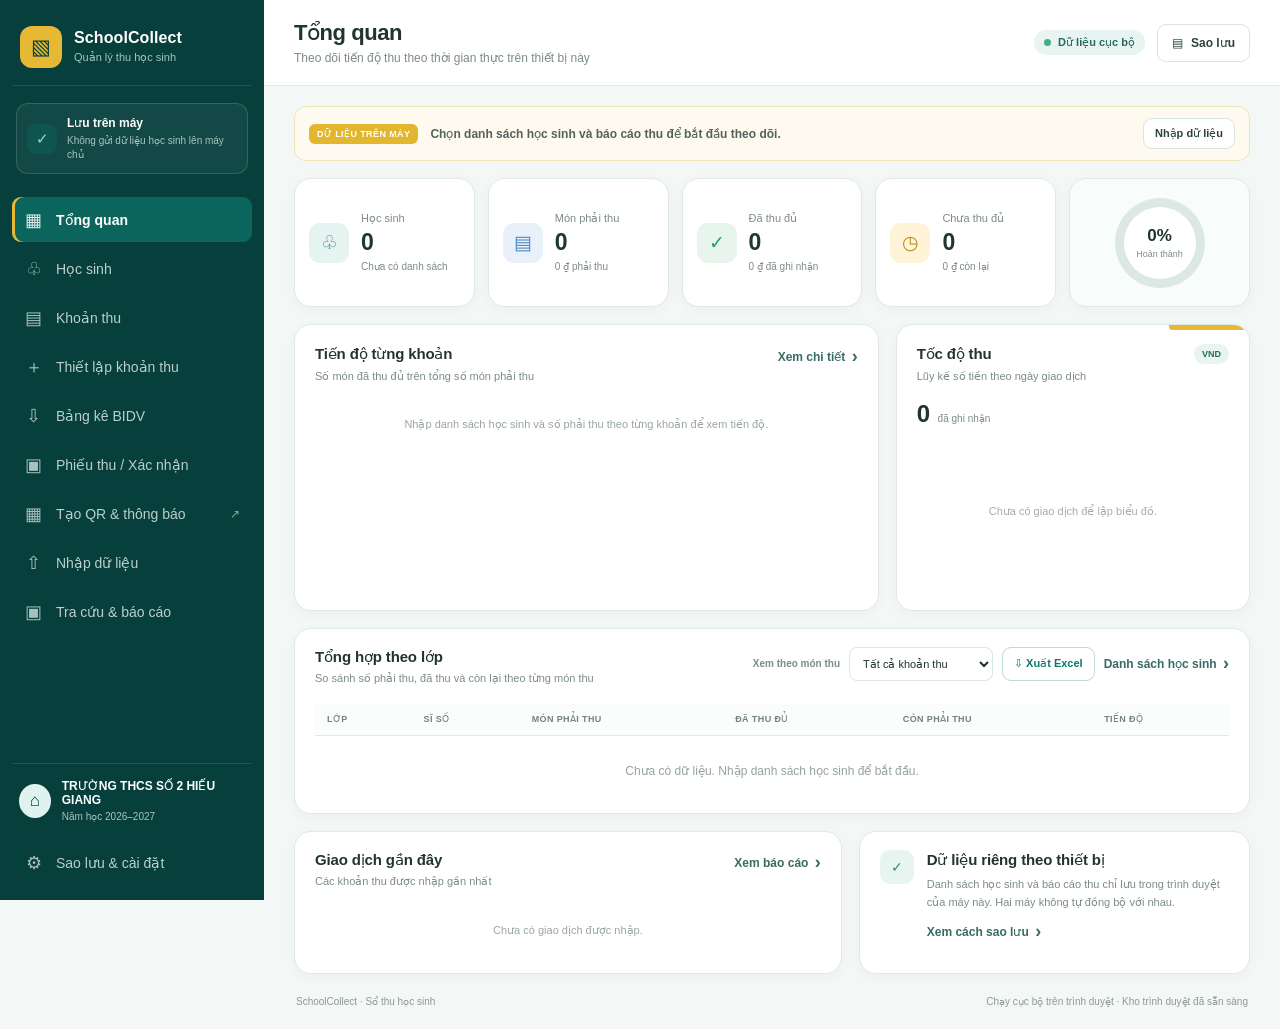
==== index.html @ bc64a417 "Buộc tải tính năng xuất tất cả khoản thu" ====
<!doctype html>
<html lang="vi">
<head>
  <meta charset="utf-8">
  <meta name="viewport" content="width=device-width, initial-scale=1">
  <meta name="theme-color" content="#063f3b">
  <meta name="description" content="Quản lý và đối soát từng khoản thu học sinh. Dữ liệu được lưu cục bộ trên thiết bị đang sử dụng.">
  <meta http-equiv="Content-Security-Policy" content="default-src 'self'; script-src 'self'; connect-src 'self'; object-src 'none'; base-uri 'self'; img-src 'self' data:; style-src 'self' 'unsafe-inline'; worker-src 'self'; manifest-src 'self'; form-action 'self'">
  <link rel="manifest" href="manifest.json">
  <link rel="stylesheet" href="styles.css?v=20261008j">
  <title>Trường THCS Số 2 Hiếu Giang · Quản lý thu học sinh</title>
</head>
<body>
  <div class="app-shell">
    <aside class="sidebar" id="sidebar">
      <div class="brand">
        <div class="brand-mark" aria-hidden="true">▧</div>
        <div><strong>SchoolCollect</strong><small>Quản lý thu học sinh</small></div>
      </div>
      <div class="local-pill"><span class="shield-icon" aria-hidden="true">✓</span><div><strong>Lưu trên máy</strong><small>Không gửi dữ liệu học sinh lên máy chủ</small></div></div>
      <nav class="nav" aria-label="Điều hướng chính">
        <button class="nav-item active" data-page="dashboard"><span class="nav-icon">▦</span>Tổng quan</button>
        <button class="nav-item" data-page="students"><span class="nav-icon">♧</span>Học sinh</button>
        <button class="nav-item" data-page="fees"><span class="nav-icon">▤</span>Khoản thu</button>
        <button class="nav-item" data-page="fee-setup"><span class="nav-icon">＋</span>Thiết lập khoản thu</button>
        <button class="nav-item" data-page="bidv-export"><span class="nav-icon">⇩</span>Bảng kê BIDV</button>
        <button class="nav-item" data-page="receipts"><span class="nav-icon">▣</span>Phiếu thu / Xác nhận</button>
        <a class="nav-item qr-external-link" href="https://anhvt777.github.io/bidvqrgen/" target="_blank" rel="noopener noreferrer" aria-label="Mở công cụ tạo QR và thông báo nộp tiền trong tab mới"><span class="nav-icon">▦</span>Tạo QR & thông báo <span class="external-link-mark" aria-hidden="true">↗</span></a>
        <button class="nav-item" data-page="imports"><span class="nav-icon">⇧</span>Nhập dữ liệu</button>
        <button class="nav-item" data-page="history"><span class="nav-icon">▣</span>Tra cứu & báo cáo</button>
      </nav>
      <div class="sidebar-bottom">
        <div class="school-chip"><span class="school-symbol">⌂</span><div><strong>TRƯỜNG THCS SỐ 2 HIẾU GIANG</strong><small>Năm học 2026–2027</small></div></div>
        <button class="nav-item" data-page="settings"><span class="nav-icon">⚙</span>Sao lưu & cài đặt</button>
      </div>
    </aside>

    <main class="main-area">
      <header class="topbar">
        <button class="mobile-menu" id="menuToggle" aria-label="Mở menu">☰</button>
        <div><div class="page-title" id="topTitle">Tổng quan</div><div class="page-subtitle" id="topSubtitle">Theo dõi tiến độ thu theo thời gian thực trên thiết bị này</div></div>
        <div class="top-actions"><span class="local-tag"><i></i>Dữ liệu cục bộ</span><button class="button button-outline backup-top" id="backupButtonTop"><span>▤</span> Sao lưu</button></div>
      </header>

      <section class="page active" id="page-dashboard">
        <div class="notice notice-sample" id="dataNotice"><span class="sample-label">DỮ LIỆU TRÊN MÁY</span><strong id="dataNoticeText">Chọn danh sách học sinh và báo cáo thu để bắt đầu theo dõi.</strong><button class="button button-small button-outline" data-go="imports">Nhập dữ liệu</button></div>
        <div class="stats-grid">
          <article class="stat-card"><div class="stat-icon mint">♧</div><div><span class="stat-label">Học sinh</span><strong class="stat-value" id="statStudents">0</strong><small class="stat-hint" id="statClasses">Chưa có danh sách</small></div></article>
          <article class="stat-card"><div class="stat-icon blue">▤</div><div><span class="stat-label">Món phải thu</span><strong class="stat-value" id="statFeeItems">0</strong><small class="stat-hint" id="statDueAmount">0 ₫ phải thu</small></div></article>
          <article class="stat-card"><div class="stat-icon green">✓</div><div><span class="stat-label">Đã thu đủ</span><strong class="stat-value" id="statPaidItems">0</strong><small class="stat-hint" id="statPaidAmount">0 ₫ đã ghi nhận</small></div></article>
          <article class="stat-card"><div class="stat-icon amber">◷</div><div><span class="stat-label">Chưa thu đủ</span><strong class="stat-value" id="statUnpaidItems">0</strong><small class="stat-hint" id="statRemainAmount">0 ₫ còn lại</small></div></article>
          <article class="stat-card completion-card"><div class="completion-ring" id="completionRing"><div><strong id="completionPercent">0%</strong><small>Hoàn thành</small></div></div></article>
        </div>

        <div class="dashboard-grid">
          <article class="panel fee-progress-panel">
            <div class="panel-header"><div><h2>Tiến độ từng khoản</h2><p>Số món đã thu đủ trên tổng số món phải thu</p></div><button class="text-button" data-go="fees">Xem chi tiết <span>›</span></button></div>
            <div class="fee-progress-list" id="feeProgressList"><div class="empty-inline">Nhập danh sách học sinh để xem tiến độ từng khoản thu.</div></div>
          </article>
          <article class="panel collection-speed-panel">
            <div class="panel-header"><div><h2>Tốc độ thu</h2><p>Lũy kế số tiền theo ngày giao dịch</p></div><span class="mini-tag">VND</span></div>
            <div class="speed-total"><strong id="chartTotal">0</strong><span>đã ghi nhận</span></div>
            <div class="chart-wrap" id="collectionChart"><div class="chart-empty">Chưa có giao dịch để lập biểu đồ.</div></div>
          </article>
        </div>

        <article class="panel table-panel class-summary-panel">
          <div class="panel-header class-summary-header"><div><h2>Tổng hợp theo lớp</h2><p>So sánh số phải thu, đã thu và còn lại theo từng món thu</p></div><div class="class-summary-actions"><label for="classFeeFilter">Xem theo món thu</label><select id="classFeeFilter"><option value="all">Tất cả khoản thu</option><option value="mandatory">BH thân thể (BHTT)</option><option value="insurance">Bảo hiểm y tế (BHYT)</option><option value="service">Dịch vụ khác</option></select><button class="button button-outline button-small export-class-report" id="exportClassFeeReport">⇩ Xuất Excel</button><button class="text-button" data-go="students">Danh sách học sinh <span>›</span></button></div></div>
          <div class="table-wrap"><table><thead><tr><th>LỚP</th><th>SĨ SỐ</th><th>MÓN PHẢI THU</th><th>ĐÃ THU ĐỦ</th><th>CÒN PHẢI THU</th><th>TIẾN ĐỘ</th></tr></thead><tbody id="classTable"><tr><td colspan="6" class="empty-cell">Chưa có dữ liệu. Nhập danh sách học sinh để bắt đầu.</td></tr></tbody></table></div>
        </article>
        <div class="bottom-grid">
          <article class="panel"><div class="panel-header"><div><h2>Giao dịch gần đây</h2><p>Các khoản thu được nhập gần nhất</p></div><button class="text-button" data-go="imports">Xem báo cáo <span>›</span></button></div><div class="recent-list" id="recentTransactions"><div class="empty-inline">Chưa có giao dịch được nhập.</div></div></article>
          <article class="panel privacy-card"><div class="privacy-mark">✓</div><div><h2>Dữ liệu riêng theo thiết bị</h2><p>Danh sách học sinh và báo cáo thu chỉ lưu trong trình duyệt của máy này. Hai máy không tự đồng bộ với nhau.</p><button class="text-button" data-go="settings">Xem cách sao lưu <span>›</span></button></div></article>
        </div>
      </section>

      <section class="page" id="page-students">
        <div class="page-heading"><div><span class="eyebrow">DANH SÁCH GỐC</span><h1>Học sinh</h1><p>Quản lý hồ sơ học sinh và toàn bộ các khoản phải thu đã phân giao.</p></div><button class="button button-primary" id="studentImportButton">⇧ Tải file học sinh</button></div>
        <div class="toolbar"><div class="search-box"><span>⌕</span><input id="studentSearch" type="search" placeholder="Tìm theo tên, mã học sinh, Mã số CĐ, lớp..."></div><div class="toolbar-right"><span id="studentCountLabel">0 học sinh</span><button class="button button-outline" id="exportStudents">↓ Xuất danh sách</button></div></div>
        <div class="student-warning-panel" id="studentWarningPanel" hidden><div><strong id="studentWarningTitle">Có hồ sơ cần bổ sung</strong><p id="studentWarningText"></p></div><button class="button button-outline button-small" id="showIncompleteStudents">Xem hồ sơ cần bổ sung</button></div>
        <article class="panel table-panel"><div class="table-wrap"><table class="student-master-table"><thead><tr><th>MÃ HS THEO LỚP</th><th>HỌ VÀ TÊN</th><th>LỚP</th><th>GIỚI TÍNH</th><th>NGÀY SINH</th><th>PHÂN LOẠI / GHI CHÚ</th><th>MÓN PHẢI THU</th><th>PHẢI THU</th><th>ĐÃ THU</th><th>CÒN LẠI</th><th></th></tr></thead><tbody id="studentsTable"><tr><td colspan="11" class="empty-cell">Chưa có học sinh. Hãy tải file danh sách gốc của trường.</td></tr></tbody></table></div></article>
        <p class="table-note">Web chỉ hiển thị các trường có trong file của THCS Số 2 Hiếu Giang, cộng với mã HS theo lớp do hệ thống tạo. Không tự suy đoán phụ huynh, điện thoại, CCCD hoặc các trường không có trong file. BHYT/BHTT được đọc trực tiếp thành khoản phải thu.</p>
      </section>

      <section class="page" id="page-fee-setup">
        <div class="page-heading"><div><span class="eyebrow">CẤU HÌNH THU</span><h1>Thiết lập khoản thu</h1><p>Tạo khoản thu một lần, sau đó phân giao cho toàn trường, theo khối, theo lớp hoặc từng học sinh.</p></div><button class="button button-outline" id="newFeeButton">＋ Khoản thu mới</button></div>
        <div class="fee-setup-layout">
          <article class="panel fee-builder">
            <div class="panel-header"><div><h2 id="feeBuilderTitle">Tạo khoản thu</h2><p>Mã khoản và mã khách hàng sau khi phát hành nên được giữ ổn định để đối soát ngân hàng.</p></div><span class="mini-tag">Lưu cục bộ</span></div>
            <input type="hidden" id="feeEditingId">
            <div class="fee-form-grid">
              <label class="qr-field"><span>Tên khoản thu</span><input id="feeName" maxlength="80" placeholder="Ví dụ: Bảo hiểm thân thể"></label>
              <label class="qr-field"><span>Mã khoản</span><input id="feeCode" maxlength="12" placeholder="Ví dụ: BHTT"></label>
              <label class="qr-field"><span>Ký hiệu khoản thu (2 ký tự)</span><input id="feeShortCode" maxlength="2" list="feeShortCodeOptions" placeholder="TT"><datalist id="feeShortCodeOptions"><option value="YT">Bảo hiểm y tế</option><option value="TT">Bảo hiểm thân thể</option><option value="DV">Dịch vụ</option><option value="KH">Khoản khác</option></datalist></label>
              <label class="qr-field"><span>Số tiền / học sinh</span><input id="feeAmount" inputmode="numeric" placeholder="Ví dụ: 150000"></label>
              <label class="qr-field"><span>Nhóm khoản</span><select id="feeCategory"><option value="service">Khoản thu / dịch vụ khác</option><option value="insurance">Bảo hiểm y tế (BHYT)</option><option value="mandatory">Bảo hiểm thân thể (BHTT)</option><option value="other">Khoản khác</option></select></label>
              <label class="qr-field"><span>Tiền tố mã KH</span><input id="feePrefix" maxlength="8" value="HG2" placeholder="HG2"></label>
              <label class="qr-field"><span>Phạm vi phân giao</span><select id="feeScope"><option value="all">Toàn trường</option><option value="grade">Theo khối</option><option value="class">Theo lớp</option><option value="student">Chọn học sinh</option></select></label>
            </div>
            <div class="fee-target-block">
              <div class="fee-target-head"><strong>Đối tượng áp dụng</strong><span id="feeTargetSummary">Toàn bộ học sinh hiện có</span></div>
              <select id="feeTargets" multiple size="7" aria-label="Chọn đối tượng phân giao"></select>
              <small>Giữ Ctrl/Cmd để chọn nhiều khối, lớp hoặc học sinh. Với “Toàn trường” không cần chọn.</small>
            </div>
            <div class="fee-code-preview"><span>Mẫu mã khách hàng</span><strong id="feeCodePreview">Mã HS theo lớp + ký hiệu 2 ký tự</strong><small id="feeCodePreviewExample">Ví dụ sẽ hiển thị sau khi có danh sách học sinh.</small></div>
            <div class="fee-builder-actions"><button class="button button-outline" id="cancelFeeEdit" hidden>Hủy</button><button class="button button-primary" id="saveFeeAssignment">Tạo & phân giao</button></div>
          </article>
          <article class="panel fee-catalog-panel">
            <div class="panel-header"><div><h2>Danh mục khoản thu</h2><p>Các khoản đã tạo và số học sinh đang được phân giao.</p></div><span class="mini-tag" id="feeCatalogCount">0 khoản</span></div>
            <div class="fee-catalog-list" id="feeCatalogList"><div class="empty-inline">Chưa có khoản thu. Tạo khoản đầu tiên ở biểu mẫu bên trái.</div></div>
          </article>
        </div>

      </section>

      <section class="page" id="page-bidv-export">
        <div class="page-heading"><div><span class="eyebrow">BẢNG KÊ NGÂN HÀNG</span><h1>Bảng kê BIDV</h1><p>Tạo mã khách hàng duy nhất theo từng học sinh + món thu và xuất XLSX đúng cấu trúc nhập chương trình thu hộ.</p></div></div>
        <article class="panel bidv-export-panel">
          <div class="panel-header"><div><span class="eyebrow">BẢNG KÊ BIDV</span><h2>Xuất bảng kê thu hộ</h2><p>Xuất đúng cấu trúc 16 cột của mẫu BIDV để nhập chương trình tạo bảng kê thu hộ. Mỗi món thu của từng học sinh có một Mã khách hàng duy nhất.</p></div><span class="mini-tag">XLSX</span></div>
          <div class="fee-form-grid">
            <label class="qr-field"><span>Khoản thu cần xuất</span><select id="bidvExportFee"><option value="">— Chọn khoản thu —</option></select></label>
            <label class="qr-field"><span>Phạm vi</span><select id="bidvExportScope"><option value="all">Toàn bộ học sinh được phân giao</option><option value="grade">Theo khối</option><option value="class">Theo lớp</option></select></label>
            <label class="qr-field"><span>Đối tượng</span><select id="bidvExportTarget"><option value="all">Tất cả</option></select></label>
            <label class="qr-field"><span>Kỳ hóa đơn</span><input id="bidvBillPeriod" maxlength="20" value="2026" placeholder="Ví dụ: 2026"></label>
            <label class="qr-field"><span>Tiền tố</span><input id="bidvCustomerPrefix" maxlength="8" value="HG2" placeholder="HG2"></label>
            <label class="qr-field"><span>Cấu trúc Mã khách hàng</span><input id="bidvCustomerTemplate" maxlength="80" value="{PREFIX}{YY}{CLASS}{SEQ}{FEE}" placeholder="{PREFIX}{YY}{CLASS}{SEQ}{FEE}"></label>
          </div>
          <div class="mapping-note"><span class="note-icon">i</span><div><strong>Các biến có thể dùng:</strong><p><code>{PREFIX}</code> tiền tố · <code>{YY}</code>/<code>{YYYY}</code> năm · <code>{CLASS}</code> lớp · <code>{SEQ}</code> số thứ tự 01–99 · <code>{HS}</code> mã HS theo lớp · <code>{BASE}</code> mã HS gốc · <code>{CD}</code> Mã số CĐ · <code>{FEE}</code> mã khoản. File BIDV dùng tài khoản định danh nên mã xuất ra chỉ gồm chữ không dấu và số.</p></div></div>
          <div class="fee-code-preview"><span>Xem trước Mã khách hàng</span><strong id="bidvCustomerPreview">HG2267C201BHTT</strong><small id="bidvCustomerPreviewText">Khuyến nghị: HG2 + năm 2 số + lớp + STT 2 số + mã khoản.</small></div>
          <label class="check-row"><input type="checkbox" id="bidvOnlyUnpaid" checked><span>Chỉ xuất các khoản chưa thu</span></label>
          <div class="fee-builder-actions"><button class="button button-outline" id="bidvValidateExport">Kiểm tra mã</button><button class="button button-primary" id="bidvExportXlsx">↓ Xuất XLSX BIDV</button></div>
          <div class="last-import" id="bidvExportStatus">Chưa kiểm tra dữ liệu xuất.</div>
        </article>

        <article class="panel bidv-export-panel qr-file-export-panel">
          <div class="panel-header"><div><span class="eyebrow">FILE TẠO QR ĐỊNH DANH</span><h2>Xuất bảng kê tạo QR</h2><p>Xuất đúng 11 cột theo file mẫu Test 6E.xlsx. BIDV và BankBin 970418 được tự điền cố định; người dùng chỉ chọn phạm vi và món thu cần xuất.</p></div><span class="mini-tag">XLSX · QR</span></div>
          <div class="fee-form-grid">
            <label class="qr-field"><span>Phạm vi xuất</span><select id="qrFileScope"><option value="all">Toàn bộ danh sách trường</option><option value="class">Theo lớp</option><option value="student">Theo học sinh</option></select></label>
            <label class="qr-field"><span>Đối tượng</span><select id="qrFileTarget"><option value="all">Tất cả</option></select></label>
            <label class="qr-field"><span>Món thu</span><select id="qrFileFee"><option value="all">Tất cả món thu</option></select></label>
            <label class="qr-field"><span>Mã đầu định danh</span><input id="qrFilePrefix" maxlength="30" value="V6" placeholder="Ví dụ: V6"></label>
            <label class="qr-field"><span>Mã học sinh dùng trong AccountNumber</span><select id="qrFileStudentCodeMode"><option value="base">Mã HS gốc ổn định (khuyến nghị)</option><option value="class">Mã HS theo lớp</option></select></label>
            <label class="qr-field"><span>Kỳ thu</span><input id="qrFilePeriod" maxlength="30" value="2026" placeholder="Ví dụ: 2026 hoặc HK1 2026"></label>
          </div>
          <div class="mapping-note"><span class="note-icon">i</span><div><strong>Cấu trúc file QR:</strong><p><code>AccountNumber</code> = Mã đầu định danh + Mã học sinh + ký hiệu khoản 2 ký tự. <code>AccountName</code> = Họ tên học sinh + lớp. <code>Remark</code> = AccountName + NOP + Tên khoản thu + kỳ thu. AccountNumber, AccountName và Remark được tự bỏ dấu/ký tự đặc biệt để tránh lỗi khi tạo QR.</p></div></div>
          <div class="fee-code-preview"><span>Xem trước</span><strong id="qrFileAccountPreview">—</strong><small id="qrFileRemarkPreview">Chọn dữ liệu để xem AccountNumber và Remark mẫu.</small></div>
          <label class="check-row"><input type="checkbox" id="qrFileOnlyUnpaid" checked><span>Chỉ xuất các món chưa thu</span></label>
          <div class="fee-builder-actions"><button class="button button-outline" id="qrFileValidate">Kiểm tra file QR</button><button class="button button-primary" id="qrFileExport">↓ Xuất XLSX tạo QR</button></div>
          <div class="last-import" id="qrFileStatus">Chưa kiểm tra dữ liệu xuất.</div>
        </article>
      </section>

      <section class="page" id="page-fees">
        <div class="page-heading"><div><span class="eyebrow">CHI TIẾT THU</span><h1>Khoản thu</h1><p>Xem riêng BHYT, BHTT và các khoản dịch vụ khác.</p></div><button class="button button-primary" data-go="imports">⇧ Nhập báo cáo thu</button></div>
        <div class="fee-detail-grid" id="feeCategoryCards"><div class="panel empty-state">Nhập danh sách học sinh và báo cáo thu để xem chi tiết.</div></div>
        <article class="panel table-panel fee-breakdown-panel"><div class="panel-header"><div><h2>Chi tiết dịch vụ khác</h2><p>Tách theo nội dung thực tế như gửi xe, nước uống và dịch vụ khác.</p></div><span class="mini-tag" id="serviceTxnCount">0 giao dịch</span></div><div class="table-wrap"><table><thead><tr><th>NỘI DUNG THU</th><th>SỐ GIAO DỊCH</th><th>SỐ HỌC SINH</th><th>SỐ TIỀN ĐÃ THU</th></tr></thead><tbody id="serviceBreakdownTable"><tr><td colspan="4" class="empty-cell">Chưa có giao dịch dịch vụ.</td></tr></tbody></table></div></article>
        <article class="panel table-panel"><div class="panel-header"><div><h2>Giao dịch theo khoản thu</h2><p>Danh sách chi tiết được nhập trên thiết bị này</p></div><div class="filter-pills"><span class="filter-pill">Tất cả <b id="allTxnCount">0</b></span><span class="filter-pill">Khớp <b id="matchedTxnCount">0</b></span><span class="filter-pill">Chưa khớp <b id="unmatchedTxnCount">0</b></span></div></div><div class="table-wrap"><table><thead><tr><th>NGÀY</th><th>MÃ GIAO DỊCH</th><th>KHOẢN THU</th><th>NỘI DUNG</th><th>MÃ HS / HỌC SINH</th><th>SỐ TIỀN</th><th>TRẠNG THÁI</th></tr></thead><tbody id="transactionsTable"><tr><td colspan="7" class="empty-cell">Chưa có báo cáo ngân hàng.</td></tr></tbody></table></div></article>
      </section>

      <section class="page" id="page-qr">
        <div class="page-heading"><div><span class="eyebrow">THANH TOÁN THEO TỪNG MÓN</span><h1>Tạo mã QR</h1><p>Tạo QR cho từng khoản còn phải thu của học sinh, tiền chuyển trực tiếp vào tài khoản trường.</p></div></div>
        <div class="qr-local-note"><span class="note-icon">✓</span><div><strong>Tạo và lưu ảnh ngay trên thiết bị này.</strong><p>Dữ liệu học sinh, số tiền và nội dung chuyển khoản không gửi tới dịch vụ tạo ảnh QR bên ngoài.</p></div></div>
        <div class="qr-layout">
          <article class="panel qr-config-card">
            <div class="panel-header"><div><h2>Tài khoản nhận tiền của trường</h2><p>Thông tin được lưu riêng trong trình duyệt của máy này.</p></div><span class="category-badge">Lưu cục bộ</span></div>
            <div class="qr-config-grid">
              <label class="qr-field"><span>Mã BIN ngân hàng</span><input id="qrBankBin" inputmode="numeric" maxlength="6" placeholder="Ví dụ: 970418"></label>
              <label class="qr-field"><span>Số tài khoản nhận</span><input id="qrAccountNumber" autocomplete="off" placeholder="Số tài khoản trường"></label>
              <label class="qr-field qr-field-wide"><span>Tên chủ tài khoản</span><input id="qrAccountName" autocomplete="organization" maxlength="25" placeholder="Tên chủ tài khoản, tối đa 25 ký tự"></label>
            </div>
            <div class="qr-config-actions"><span id="qrConfigStatus">Chưa thiết lập tài khoản nhận</span><button class="button button-outline" id="saveQrConfig">Lưu tài khoản</button></div>
            <p class="table-note">Hãy kiểm tra mã BIN, số tài khoản và tên người nhận với ngân hàng trước khi gửi QR cho phụ huynh.</p>
          </article>
          <article class="panel qr-create-card">
            <div class="panel-header"><div><h2>Chọn món cần tạo QR</h2><p>Mỗi QR gắn với một học sinh và một khoản thu.</p></div><span class="mini-tag" id="qrDueCount">0 món còn phải thu</span></div>
            <div class="qr-filter-grid">
              <label class="qr-field"><span>Khoản thu</span><select id="qrFeeFilter"><option value="all">Tất cả khoản thu</option><option value="insurance">Bảo hiểm y tế (BHYT)</option><option value="mandatory">Bảo hiểm thân thể (BHTT)</option><option value="service">Dịch vụ</option></select></label>
              <label class="qr-field"><span>Lớp</span><select id="qrClassFilter"><option value="all">Tất cả lớp</option></select></label>
              <label class="qr-field"><span>Danh sách</span><select id="qrStatusFilter"><option value="unpaid">Chỉ món chưa ghi nhận đã thu</option><option value="all">Tất cả món phải thu</option></select></label>
            </div>
            <div class="qr-create-actions"><span id="qrSelectionCount">Chưa có QR được tạo</span><button class="button button-primary" id="generateQrs">Tạo QR</button><button class="button button-outline" id="downloadQrs" hidden>↓ Tải ZIP</button></div>
          </article>
        </div>
        <div class="qr-preview-header"><div><h2>Ảnh QR theo học sinh</h2><p id="qrPreviewSummary">Chọn điều kiện rồi bấm “Tạo QR”.</p></div></div>
        <div class="qr-preview-grid" id="qrPreviewGrid"><div class="panel qr-empty-state">Nhập danh sách học sinh có chi tiết từng khoản phải thu để bắt đầu.</div></div>
      </section>

      <section class="page" id="page-notices">
        <div class="page-heading"><div><span class="eyebrow">GỬI PHỤ HUYNH</span><h1>Thông báo nộp tiền</h1><p>Tạo hàng loạt thông báo khoản thu có QR định danh để in A4 hoặc xuất ảnh gửi Zalo/phụ huynh.</p></div><span class="mini-tag">Tạo cục bộ</span></div>
        <div class="notice-tool-grid">
          <article class="panel notice-builder-card">
            <div class="panel-header"><div><h2>1. Chọn đối tượng & khoản thu</h2><p>Mỗi học sinh tạo một thông báo và một QR tổng cho các món được chọn.</p></div><span class="category-badge">BIDV QR</span></div>
            <div class="notice-form-grid">
              <label class="qr-field"><span>Lớp</span><select id="noticeClass"><option value="all">Tất cả lớp</option></select></label>
              <label class="qr-field"><span>Học sinh</span><select id="noticeStudent"><option value="all">Tất cả học sinh trong phạm vi</option></select></label>
              <label class="qr-field"><span>Hạn nộp</span><input id="noticeDeadline" type="date"></label>
              <label class="qr-field"><span>Trạng thái khoản</span><select id="noticeDueStatus"><option value="unpaid">Chỉ khoản chưa thu</option><option value="all">Tất cả khoản được phân giao</option></select></label>
              <label class="qr-field notice-fee-select"><span>Khoản cần thông báo</span><select id="noticeFees" multiple size="7"><option value="all" selected>Tất cả khoản phù hợp</option></select><small>Giữ Ctrl/Cmd để chọn nhiều khoản. Chọn “Tất cả” để lấy toàn bộ khoản phù hợp.</small></label>
              <label class="qr-field notice-message-field"><span>Lời nhắn cuối thông báo</span><textarea id="noticeMessage" rows="4" maxlength="260">Nếu phụ huynh đã thanh toán, vui lòng bỏ qua thông báo này.</textarea></label>
            </div>
            <div class="notice-summary-box"><div><span>Số học sinh</span><strong id="noticeStudentCount">0</strong></div><div><span>Số món</span><strong id="noticeItemCount">0</strong></div><div><span>Tổng cần thông báo</span><strong id="noticeAmountTotal">0 ₫</strong></div></div>
          </article>

          <article class="panel notice-output-card">
            <div class="panel-header"><div><h2>2. Kiểu đầu ra</h2><p>Hai mẫu dùng chung dữ liệu và QR thanh toán.</p></div></div>
            <div class="notice-template-options">
              <label class="notice-template-option selected"><input type="radio" name="noticeTemplate" value="a4" checked><div><strong>Mẫu A4 chuẩn</strong><span>Trang trọng, dễ in/PDF, mỗi học sinh một trang.</span></div><i>A4</i></label>
              <label class="notice-template-option"><input type="radio" name="noticeTemplate" value="mobile"><div><strong>Mẫu ảnh điện thoại</strong><span>Gọn, QR lớn, phù hợp gửi Zalo/Messenger.</span></div><i>9:16</i></label>
            </div>
            <div class="notice-output-actions">
              <button class="button button-outline" id="previewNotices">Xem trước</button>
              <button class="button button-primary" id="printNoticeA4">In / Lưu PDF A4</button>
              <button class="button button-primary" id="downloadNoticeImages">↓ Xuất ZIP ảnh PNG</button>
            </div>
            <div class="notice-export-note"><strong>QR thanh toán:</strong><span>QR được tạo ngay trên máy với số tiền tổng của các khoản đang chọn. Phần dưới QR hiển thị napas247 · BIDV · hoa mai vàng để phụ huynh dễ nhận biết kênh thanh toán.</span></div>
          </article>
        </div>

        <article class="panel notice-preview-panel">
          <div class="panel-header"><div><h2>Xem trước thông báo</h2><p id="noticePreviewSummary">Chọn dữ liệu rồi bấm “Xem trước”.</p></div><span class="mini-tag" id="noticeQrStatus">Chưa tạo QR</span></div>
          <div class="notice-preview-list" id="noticePreviewList"><div class="empty-inline">Chưa có thông báo được tạo.</div></div>
        </article>
        <div class="mapping-note"><span class="note-icon">i</span><div><strong>Dữ liệu riêng tư:</strong><p>Ảnh/PDF được tạo hoàn toàn trong trình duyệt. Danh sách học sinh và số tiền không được gửi lên dịch vụ tạo ảnh bên ngoài.</p></div></div>
      </section>

      <section class="page" id="page-receipts">
        <div class="page-heading"><div><span class="eyebrow">CHỨNG TỪ KHOẢN ĐÃ THU</span><h1>Phiếu thu / Xác nhận</h1><p>Phát hành chứng từ từ các món đã đối soát thành công. Chứng từ chuyển khoản mặc định là “Phiếu xác nhận thanh toán”.</p></div><button class="button button-outline" id="receiptConfigToggle">⚙ Thông tin chứng từ</button></div>

        <article class="panel receipt-config-card" id="receiptConfigCard">
          <div class="panel-header"><div><h2>Thông tin đơn vị & người ký</h2><p>Lưu cục bộ trên thiết bị, dùng để trình bày chứng từ in/PDF.</p></div><span class="mini-tag">Cấu hình</span></div>
          <div class="receipt-config-grid">
            <label class="qr-field"><span>Cơ quan chủ quản</span><input id="receiptParentUnit" value="UBND XÃ HIẾU GIANG" maxlength="100"></label>
            <label class="qr-field"><span>Tên đơn vị</span><input id="receiptSchoolName" value="TRƯỜNG THCS SỐ 2 HIẾU GIANG" maxlength="120"></label>
            <label class="qr-field qr-field-wide"><span>Địa chỉ</span><input id="receiptSchoolAddress" maxlength="160" placeholder="Địa chỉ của trường"></label>
            <label class="qr-field"><span>Mã đơn vị / MST (nếu dùng)</span><input id="receiptUnitCode" maxlength="40" placeholder="Không bắt buộc"></label>
            <label class="qr-field"><span>Tiền tố xác nhận chuyển khoản</span><input id="receiptTransferPrefix" value="XN" maxlength="6" placeholder="XN"></label>
            <label class="qr-field"><span>Tiền tố phiếu thu tiền mặt</span><input id="receiptCashPrefix" value="PT" maxlength="6" placeholder="PT"></label>
            <label class="qr-field"><span>Người lập</span><input id="receiptPreparer" maxlength="80" placeholder="Họ và tên"></label>
            <label class="qr-field"><span>Thủ quỹ</span><input id="receiptCashier" maxlength="80" placeholder="Họ và tên"></label>
            <label class="qr-field"><span>Kế toán / Phụ trách kế toán</span><input id="receiptAccountant" maxlength="80" placeholder="Họ và tên"></label>
            <label class="qr-field"><span>Thủ trưởng đơn vị</span><input id="receiptHead" maxlength="80" placeholder="Họ và tên"></label>
          </div>
          <div class="receipt-config-actions"><span>Không chèn ảnh chữ ký. Chứng từ chỉ hiển thị họ tên người ký khi đã cấu hình.</span><button class="button button-primary" id="saveReceiptConfig">Lưu cấu hình</button></div>
        </article>

        <article class="panel cash-entry-card">
          <div class="panel-header"><div><h2>Ghi nhận thu tiền mặt</h2><p>Chọn đúng học sinh và món chưa thu. Khoản tiền mặt được lưu riêng và không bị mất khi cập nhật báo cáo ngân hàng.</p></div><span class="category-badge service">TIỀN MẶT</span></div>
          <div class="cash-entry-grid">
            <label class="qr-field"><span>Lớp</span><select id="cashClass"><option value="">— Chọn lớp —</option></select></label>
            <label class="qr-field"><span>Học sinh</span><select id="cashStudent"><option value="">— Chọn học sinh —</option></select></label>
            <label class="qr-field"><span>Khoản chưa thu</span><select id="cashFee"><option value="">— Chọn khoản thu —</option></select></label>
            <label class="qr-field"><span>Ngày thu</span><input id="cashDate" type="date"></label>
            <label class="qr-field"><span>Người nộp tiền</span><input id="cashPayer" maxlength="100" placeholder="Phụ huynh/người nộp"></label>
            <label class="qr-field"><span>Số tiền</span><input id="cashAmount" readonly></label>
            <label class="qr-field qr-field-wide"><span>Lý do / ghi chú</span><input id="cashNote" maxlength="180" placeholder="Ví dụ: Nộp Bảo hiểm thân thể cho học sinh"></label>
          </div>
          <div class="cash-entry-preview" id="cashEntryPreview">Chọn học sinh và khoản thu để ghi nhận tiền mặt.</div>
          <div class="receipt-batch-actions"><span>Hiện tại chỉ ghi nhận đủ 100% số tiền của từng món để bảo đảm đối soát một-món/một-giao-dịch.</span><button class="button button-outline" id="recordCashPayment">Ghi nhận tiền mặt</button><button class="button button-primary" id="recordAndPrintCash">Ghi nhận & In phiếu thu</button></div>
        </article>

        <article class="panel receipt-filter-card">
          <div class="panel-header"><div><h2>Chọn chứng từ</h2><p>Lọc theo khoản thu, lớp, học sinh, ngày thanh toán và trạng thái phát hành.</p></div><div class="receipt-mini-stats"><span>Chờ cấp <b id="receiptReadyCount">0</b></span><span>Đã cấp <b id="receiptIssuedCount">0</b></span><span>Đã hủy <b id="receiptCancelledCount">0</b></span></div></div>
          <div class="receipt-filter-grid">
            <label class="qr-field"><span>Khoản thu</span><select id="receiptFeeFilter"><option value="all">Tất cả khoản thu</option></select></label>
            <label class="qr-field"><span>Lớp</span><select id="receiptClassFilter"><option value="all">Tất cả lớp</option></select></label>
            <label class="qr-field"><span>Học sinh</span><select id="receiptStudentFilter"><option value="all">Tất cả học sinh</option></select></label>
            <label class="qr-field"><span>Trạng thái</span><select id="receiptStatusFilter"><option value="all">Tất cả</option><option value="ready">Chưa phát hành</option><option value="issued">Đã phát hành</option><option value="cancelled">Đã hủy</option></select></label>
            <label class="qr-field"><span>Hình thức thu</span><select id="receiptMethodFilter"><option value="all">Tất cả</option><option value="transfer">Chuyển khoản/QR</option><option value="cash">Tiền mặt</option></select></label>
            <label class="qr-field"><span>Từ ngày thu</span><input id="receiptDateFrom" type="date"></label>
            <label class="qr-field"><span>Đến ngày thu</span><input id="receiptDateTo" type="date"></label>
          </div>
          <div class="receipt-batch-actions"><span id="receiptFilterSummary">Chưa có món đã thu phù hợp.</span><button class="button button-outline" id="printIssuedReceipts">In/Lưu PDF đã cấp</button><button class="button button-primary" id="issueFilteredReceipts">Phát hành & In/Lưu PDF</button></div>
        </article>

        <article class="panel table-panel receipt-register-panel">
          <div class="panel-header"><div><h2>Sổ chứng từ thu</h2><p>Số chứng từ chạy liên tục theo năm. Chứng từ đã hủy vẫn được giữ lại trong lịch sử.</p></div><button class="button button-outline button-small" id="exportReceiptRegister">↓ Xuất sổ CSV</button></div>
          <div class="table-wrap"><table class="receipt-table"><thead><tr><th>NGÀY THU</th><th>SỐ CT</th><th>HỌC SINH</th><th>LỚP</th><th>KHOẢN THU</th><th>SỐ TIỀN</th><th>MÃ GIAO DỊCH</th><th>TRẠNG THÁI</th><th>THAO TÁC</th></tr></thead><tbody id="receiptTable"><tr><td colspan="9" class="empty-cell">Chưa có món thu hợp lệ để phát hành chứng từ.</td></tr></tbody></table></div>
        </article>
        <div class="mapping-note"><span class="note-icon">i</span><div><strong>Nguyên tắc phát hành:</strong><p>Web chỉ cho cấp chứng từ khi giao dịch đã đối soát thành công, đúng học sinh, đúng món và đúng số tiền. Chứng từ bị hủy không bị xóa số; muốn phát hành lại sẽ dùng số mới.</p></div></div>
      </section>

      <section class="page" id="page-imports">
        <div class="page-heading"><div><span class="eyebrow">CẬP NHẬT DỮ LIỆU</span><h1>Nhập dữ liệu</h1><p>Nhập danh sách học sinh trước, sau đó bổ sung báo cáo thu mới nhất.</p></div></div>
        <div class="import-cards">
          <article class="panel import-card"><div class="import-card-top"><span class="import-step">01</span><span class="import-card-icon student-icon">♧</span></div><span class="eyebrow">DỮ LIỆU GỐC NHÀ TRƯỜNG</span><h2>Danh sách học sinh</h2><p>Tự tìm dòng tiêu đề và nhận diện Tên lớp học, Mã số CĐ, Họ tên, Giới tính, Ngày sinh, Phân loại HS, BHYT, BHTT và Ghi chú. Chỉ Họ tên + Lớp là bắt buộc.</p><div class="file-types">Excel .xlsx · CSV .csv</div><button class="button button-outline full-button" id="studentImportButton2">Chọn file danh sách</button><div class="last-import" id="studentLastImport">Chưa nhập file</div></article>
          <article class="panel import-card featured-import"><div class="import-card-top"><span class="import-step">02</span><span class="import-card-icon bank-icon">₫</span></div><span class="eyebrow">CẬP NHẬT MỖI LẦN CÓ BÁO CÁO MỚI</span><h2>Báo cáo thu</h2><p>Đối soát theo Mã khách hàng, số hóa đơn, ngày giao dịch, trạng thái và số tiền trên file ngân hàng.</p><div class="file-types">Excel .xlsx · CSV .csv</div><button class="button button-primary full-button" id="bankImportButton">⇧ Chọn file báo cáo thu</button><div class="last-import" id="bankLastImport">Chưa nhập file</div></article>
        </div>
        <div class="mapping-note"><span class="note-icon">i</span><div><strong>Dữ liệu được đọc trực tiếp trong trình duyệt.</strong><p>Danh sách học sinh có thể có nhiều dòng tiêu đề phía trên; web tự tìm dòng chứa Họ tên/Lớp và nhận mẫu của THCS Số 2 Hiếu Giang. “Mã số CĐ” được lưu như mã ngoài để nhận diện bổ sung, không dùng trực tiếp làm mã thanh toán. Báo cáo ngân hàng vẫn ghép bằng mã khách hàng của từng món thu; chỉ giao dịch thành công và đúng số tiền mới được tính đã thu.</p></div></div>
        <article class="panel table-panel"><div class="panel-header"><div><h2>Kết quả đối soát</h2><p>Giao dịch trùng mã sẽ được bỏ qua khi nhập lần tiếp theo</p></div><div class="filter-pills"><span class="filter-pill">Tất cả <b id="importsAllTxnCount">0</b></span><span class="filter-pill">Khớp <b id="importsMatchedTxnCount">0</b></span><span class="filter-pill">Chưa khớp <b id="importsUnmatchedTxnCount">0</b></span></div></div><div class="table-wrap"><table><thead><tr><th>NGÀY</th><th>MÃ GIAO DỊCH</th><th>KHOẢN THU</th><th>NỘI DUNG</th><th>HỌC SINH</th><th>SỐ TIỀN</th><th>TRẠNG THÁI</th></tr></thead><tbody id="importsTransactionsTable"><tr><td colspan="7" class="empty-cell">Chưa có báo cáo thu.</td></tr></tbody></table></div></article>
      </section>

      <section class="page" id="page-history">
        <div class="page-heading"><div><span class="eyebrow">NHẬT KÝ CẬP NHẬT</span><h1>Tra cứu & báo cáo</h1><p>Xem lịch sử nhập file và kết quả từng lần cập nhật dữ liệu.</p></div></div>
        <article class="panel table-panel"><div class="panel-header"><div><h2>Lịch sử nhập file</h2><p>Nhật ký chỉ lưu trên máy đang sử dụng</p></div></div><div class="table-wrap"><table><thead><tr><th>THỜI GIAN</th><th>LOẠI FILE</th><th>TÊN FILE</th><th>SỐ DÒNG</th><th>KẾT QUẢ</th></tr></thead><tbody id="historyTable"><tr><td colspan="5" class="empty-cell">Chưa có lịch sử nhập file.</td></tr></tbody></table></div></article>
      </section>

      <section class="page" id="page-settings">
        <div class="page-heading"><div><span class="eyebrow">AN TOÀN DỮ LIỆU</span><h1>Sao lưu & cài đặt</h1><p>Quản lý dữ liệu đang lưu trên thiết bị này.</p></div></div>
        <div class="settings-grid">
          <article class="panel setting-card"><div class="setting-icon">⤓</div><h2>Sao lưu dữ liệu</h2><p>Tải xuống bản sao lưu được mã hóa bằng mật khẩu, gồm học sinh, khoản thu, giao dịch và nhật ký.</p><button class="button button-primary" id="backupButton">Tạo bản sao lưu</button></article>
          <article class="panel setting-card"><div class="setting-icon">⤒</div><h2>Khôi phục dữ liệu</h2><p>Chọn bản sao lưu đã tạo để chuyển dữ liệu sang máy khác. Cần đúng mật khẩu.</p><button class="button button-outline" id="restoreButton">Chọn tệp sao lưu</button></article>
          <article class="panel setting-card danger-card"><div class="setting-icon">⌫</div><h2>Xóa dữ liệu trên máy này</h2><p>Xóa học sinh, giao dịch và lịch sử đã lưu trong trình duyệt hiện tại.</p><button class="button button-danger" id="clearDataButton">Xóa toàn bộ dữ liệu</button></article>
        </div>
        <div class="privacy-explainer"><span class="privacy-mark">✓</span><div><strong>Dữ liệu không tự đồng bộ giữa các máy.</strong><p>Máy kế toán và máy hiệu trưởng có kho riêng. Muốn chuyển số liệu, hãy tạo bản sao lưu có mật khẩu rồi chuyển tệp theo quy trình nội bộ của trường. GitHub chỉ lưu mã giao diện, không lưu danh sách học sinh.</p></div></div>
      </section>

      <footer class="app-footer"><span>SchoolCollect · Sổ thu học sinh</span><span>Chạy cục bộ trên trình duyệt · <span id="storageStatus">Đang kiểm tra kho dữ liệu…</span></span></footer>
    </main>
  </div>

  <input type="file" id="studentFileInput" accept=".xlsx,.csv,.tsv,.txt" hidden>
  <input type="file" id="bankFileInput" accept=".xlsx,.csv,.tsv,.txt" hidden>
  <input type="file" id="restoreFileInput" accept=".sctbackup" hidden>
  <div class="class-detail-backdrop" id="classDetailBackdrop">
    <section class="class-detail-sheet" role="dialog" aria-modal="true" aria-labelledby="classDetailTitle">
      <div class="class-detail-head"><div><span class="eyebrow">CHI TIẾT THEO LỚP</span><h2 id="classDetailTitle">Lớp</h2><p id="classDetailSubtitle"></p></div><button class="icon-button" id="classDetailClose" aria-label="Đóng">×</button></div>
      <div class="class-fee-summary" id="classFeeSummary"></div>
      <div class="class-detail-table-wrap"><table class="class-detail-table"><thead><tr><th>MÃ HS</th><th>HỌ VÀ TÊN</th><th>CÁC KHOẢN NỘP</th></tr></thead><tbody id="classStudentTable"></tbody></table></div>
    </section>
  </div>
  <div class="student-profile-backdrop" id="studentProfileBackdrop">
    <section class="student-profile-sheet" role="dialog" aria-modal="true" aria-labelledby="studentProfileTitle">
      <div class="class-detail-head"><div><span class="eyebrow">HỒ SƠ HỌC SINH</span><h2 id="studentProfileTitle">Học sinh</h2><p id="studentProfileSubtitle"></p></div><button class="icon-button" id="studentProfileClose" aria-label="Đóng">×</button></div>
      <div class="student-profile-grid" id="studentProfileInfo"></div>
      <div class="student-profile-fees"><div class="panel-header"><div><h2>Các khoản phải thu</h2><p>Trạng thái được đối soát theo từng mã khách hàng.</p></div></div><div id="studentProfileFees"></div></div>
    </section>
  </div>
  <div class="toast" id="toast" role="status"></div>
  <div class="modal-backdrop" id="modalBackdrop"><section class="modal" role="dialog" aria-modal="true" aria-labelledby="modalTitle"><div class="modal-header"><div><div class="eyebrow" id="modalEyebrow">NHẬP FILE</div><h2 id="modalTitle">Ghép cột dữ liệu</h2></div><button class="icon-button" id="modalClose" aria-label="Đóng">×</button></div><div id="modalBody"></div><div class="modal-actions"><button class="button button-outline" id="modalCancel">Hủy</button><button class="button button-primary" id="modalConfirm">Xác nhận nhập</button></div></section></div>
  <div class="notice-print-root" id="noticePrintRoot" aria-hidden="true"></div>
  <div class="receipt-print-root" id="receiptPrintRoot" aria-hidden="true"></div>
  <script src="vendor/qrcode.min.js"></script>
  <script src="vendor/jszip.min.js"></script>
  <script src="app.js?v=20261008j"></script>
  <script src="insurance.js"></script>
</body>
</html>
---- styles.css ----
:root{--forest:#063f3b;--forest-2:#075e59;--teal:#078778;--teal-soft:#e3f3ef;--gold:#e6b834;--ink:#203432;--muted:#7c8c89;--line:#e1e9e6;--bg:#f3f7f6;--white:#fff;--blue:#4c82c3;--green:#2c9b77;--amber:#d69c21;--rose:#d47764;--shadow:0 3px 14px rgba(13,50,44,.035);font-family:Inter,-apple-system,BlinkMacSystemFont,"Segoe UI",Roboto,Arial,sans-serif;color:var(--ink);font-synthesis:none;text-rendering:optimizeLegibility}*{box-sizing:border-box}body{margin:0;background:var(--bg);font-size:14px;min-width:320px}.app-shell{min-height:100vh}.sidebar{position:fixed;inset:0 auto 0 0;width:264px;background:var(--forest);color:#fff;padding:20px 12px 15px;display:flex;flex-direction:column;z-index:10}.brand{height:66px;display:flex;align-items:center;gap:12px;padding:0 8px 12px;border-bottom:1px solid #ffffff1d}.brand-mark{width:42px;height:42px;border-radius:12px;background:var(--gold);color:var(--forest);font-size:21px;font-weight:800;display:grid;place-items:center}.brand strong{display:block;font-size:16px;letter-spacing:.1px}.brand small{display:block;color:#a9c3c0;font-size:11px;margin-top:4px}.local-pill{margin:17px 4px 23px;padding:12px 10px;border:1px solid #ffffff26;border-radius:12px;background:#ffffff0d;display:flex;align-items:center;gap:10px;min-height:69px}.shield-icon{width:30px;height:30px;border-radius:9px;background:#07877836;color:#8ee0cc;display:grid;place-items:center;font-size:15px;flex:none}.local-pill strong,.local-pill small{display:block}.local-pill strong{font-size:12px;font-weight:650}.local-pill small{font-size:10px;line-height:1.35;color:#aac5c1;margin-top:4px}.nav{display:grid;gap:4px}.nav-item{height:45px;border:0;background:transparent;color:#bbd0cd;font:inherit;font-size:14px;text-align:left;padding:0 12px;border-radius:9px;display:flex;align-items:center;gap:13px;cursor:pointer;transition:background .16s,color .16s}.nav-item:hover{background:#ffffff11;color:white}.nav-item.active{background:#0b655d;color:#fff;font-weight:650;box-shadow:inset 3px 0 var(--gold)}.nav-icon{font-size:18px;width:19px;text-align:center;opacity:.9}.sidebar-bottom{margin-top:auto}.school-chip{border-top:1px solid #ffffff1d;padding:15px 7px 13px;display:flex;align-items:center;gap:11px;margin-bottom:5px}.school-symbol{width:34px;height:34px;border-radius:50%;background:#dff2ed;color:var(--forest);display:grid;place-items:center;font-size:17px}.school-chip strong,.school-chip small{display:block}.school-chip strong{font-size:12px}.school-chip small{font-size:10px;color:#aac5c1;margin-top:4px}.main-area{margin-left:264px;min-height:100vh;padding:0 30px 22px;max-width:1900px}.topbar{height:86px;border-bottom:1px solid var(--line);background:#fff;margin:0 -30px 20px;padding:0 30px;display:flex;align-items:center;justify-content:space-between}.page-title{font-size:22px;line-height:1.2;font-weight:600;letter-spacing:-.45px}.page-subtitle{font-size:12px;color:var(--muted);margin-top:5px}.top-actions{display:flex;align-items:center;gap:12px}.local-tag,.mini-tag{display:inline-flex;align-items:center;gap:7px;padding:6px 10px;border-radius:20px;color:#28675e;background:#e8f4f0;font-size:11px;font-weight:600;white-space:nowrap}.local-tag i{width:7px;height:7px;background:#45ad86;border-radius:50%}.mobile-menu{display:none}.page{display:none;animation:fade-in .18s ease}.page.active{display:block}@keyframes fade-in{from{opacity:.6;transform:translateY(3px)}to{opacity:1;transform:none}}.notice{display:flex;align-items:center;gap:12px;border:1px solid #f0e4b8;background:#fffaf0;border-radius:12px;padding:11px 14px;margin:0 0 17px;min-height:55px;color:#53625c}.notice-sample strong{font-size:12px;font-weight:550}.sample-label{background:#e2b62f;color:#fff;border-radius:6px;padding:5px 8px;font-size:9px;font-weight:800;letter-spacing:.4px;white-space:nowrap}.notice-sample .button{margin-left:auto}.stats-grid{display:grid;grid-template-columns:repeat(5,minmax(130px,1fr));gap:13px;margin-bottom:17px}.stat-card{background:#fff;border:1px solid var(--line);border-radius:17px;min-height:129px;padding:18px 14px;display:flex;align-items:center;gap:12px;box-shadow:var(--shadow);min-width:0}.stat-icon{width:40px;height:40px;border-radius:11px;display:grid;place-items:center;flex:none;font-size:19px;font-weight:700}.stat-icon.mint{background:#e5f4f0;color:#338e7c}.stat-icon.blue{background:#e8f0fa;color:#4d84c0}.stat-icon.green{background:#e7f5ed;color:#2a9a72}.stat-icon.amber{background:#fff4d8;color:#bc8919}.stat-label,.stat-hint{display:block;color:var(--muted);font-size:11px;line-height:1.4}.stat-value{display:block;color:#203632;font-weight:700;font-size:23px;line-height:1.2;margin:3px 0}.stat-hint{font-size:10px;white-space:normal}.completion-card{justify-content:center;background:#f8fcfb}.completion-ring{width:90px;height:90px;border-radius:50%;display:grid;place-items:center;background:conic-gradient(var(--teal) 0deg,#dce8e5 0deg);position:relative}.completion-ring:before{content:"";position:absolute;inset:9px;border-radius:50%;background:#fff}.completion-ring>div{position:relative;text-align:center}.completion-ring strong,.completion-ring small{display:block}.completion-ring strong{font-size:17px}.completion-ring small{font-size:9px;color:var(--muted);margin-top:3px}.dashboard-grid{display:grid;grid-template-columns:minmax(0,1.65fr) minmax(280px,1fr);gap:17px;margin-bottom:17px}.panel{background:#fff;border:1px solid var(--line);border-radius:17px;box-shadow:var(--shadow);min-width:0}.fee-progress-panel,.collection-speed-panel{min-height:280px;padding:19px 20px}.panel-header{display:flex;align-items:flex-start;justify-content:space-between;gap:12px;margin-bottom:16px}.panel-header h2,.privacy-card h2{font-size:15px;line-height:1.3;margin:0;font-weight:650;letter-spacing:-.15px}.panel-header p{font-size:11px;color:var(--muted);margin:5px 0 0;line-height:1.4}.text-button{border:0;padding:2px 0;background:transparent;color:#386b64;font:inherit;font-size:12px;font-weight:600;white-space:nowrap;cursor:pointer}.text-button span{font-size:18px;vertical-align:-1px;margin-left:3px}.text-button:hover{color:#078778}.fee-progress-list{display:grid;gap:9px}.fee-progress-row{padding:11px 12px;background:#f6f9f8;border-radius:11px;display:grid;grid-template-columns:37px minmax(110px,1fr) minmax(110px,1.25fr) 65px;align-items:center;gap:12px}.fee-index{width:33px;height:33px;border:1px solid #dce7e3;border-radius:9px;display:grid;place-items:center;color:#348374;font-size:10px;font-weight:700;background:#fff}.fee-main{min-width:0}.fee-main strong{display:block;font-size:12px;overflow:hidden;text-overflow:ellipsis;white-space:nowrap}.fee-main small{display:block;color:var(--muted);font-size:10px;margin-top:4px}.fee-track,.tiny-track{height:7px;background:#dbe8e4;border-radius:9px;overflow:hidden}.fee-track i,.tiny-track i{height:100%;display:block;border-radius:9px;background:var(--teal)}.fee-progress-meta{text-align:right}.fee-progress-meta strong{display:block;font-size:12px}.fee-progress-meta small{display:block;color:var(--muted);font-size:10px;margin-top:4px}.collection-speed-panel{position:relative;overflow:hidden}.collection-speed-panel:after{content:"";height:5px;width:80px;position:absolute;right:0;top:0;background:var(--gold);border-radius:0 17px 0 10px}.mini-tag{font-size:9px;padding:5px 8px}.speed-total{display:flex;align-items:baseline;gap:8px;margin:5px 0 0}.speed-total strong{font-size:24px;letter-spacing:-.4px}.speed-total span{font-size:10px;color:var(--muted)}.chart-wrap{height:158px;margin-top:5px}.chart-wrap svg{width:100%;height:100%;display:block;overflow:visible}.chart-empty{height:100%;display:grid;place-items:center;text-align:center;color:#a0aeab;font-size:11px}.table-panel{padding:18px 20px;margin-bottom:17px}.class-summary-panel{padding-bottom:7px}.table-wrap{width:100%;overflow:auto}table{border-collapse:separate;border-spacing:0;width:100%;font-size:12px}th{color:#73827e;font-size:9px;letter-spacing:.38px;font-weight:700;text-align:left;white-space:nowrap;padding:11px 12px;border-bottom:1px solid var(--line);background:#fbfcfc}td{padding:12px;border-bottom:1px solid #edf1ef;vertical-align:middle;white-space:nowrap}tbody tr:last-child td{border-bottom:0}tbody tr:hover{background:#fafcfb}.empty-cell{padding:28px 15px;text-align:center;color:#96a39f;white-space:normal}.class-progress{display:flex;align-items:center;gap:9px;min-width:112px}.class-progress>span:first-child{font-size:10px;color:#5d6c68}.tiny-track{width:66px;height:5px}.bottom-grid{display:grid;grid-template-columns:minmax(0,1.4fr) minmax(270px,1fr);gap:17px;margin-bottom:15px}.bottom-grid>.panel{padding:18px 20px}.recent-list{display:grid;gap:7px}.recent-row{display:grid;grid-template-columns:minmax(100px,1fr) 80px auto;align-items:center;gap:12px;padding:7px 1px;border-top:1px solid #eef2f0;font-size:11px}.recent-row strong{overflow:hidden;text-overflow:ellipsis}.recent-row span{color:var(--muted);font-size:10px}.recent-row b{font-size:11px}.empty-inline{padding:18px 10px;text-align:center;color:#99a6a2;font-size:11px}.privacy-card{display:flex;gap:13px;align-items:flex-start}.privacy-card p{font-size:11px;line-height:1.6;color:var(--muted);margin:7px 0 8px}.privacy-mark{width:34px;height:34px;border-radius:10px;background:#e7f4ef;color:#318d75;font-weight:700;display:grid;place-items:center;flex:none}.app-footer{display:flex;justify-content:space-between;gap:12px;color:#8c9996;font-size:10px;padding:7px 2px 0}.page-heading{display:flex;align-items:center;justify-content:space-between;gap:18px;margin:11px 0 19px}.eyebrow{font-size:9px;font-weight:750;letter-spacing:1.2px;color:#278477}.page-heading h1{font-size:25px;letter-spacing:-.6px;margin:5px 0 6px}.page-heading p{margin:0;color:var(--muted);font-size:12px;line-height:1.5}.button{border:1px solid transparent;border-radius:9px;min-height:38px;padding:0 14px;display:inline-flex;align-items:center;justify-content:center;gap:8px;font:inherit;font-size:12px;font-weight:600;cursor:pointer;transition:.16s;white-space:nowrap}.button-primary{background:var(--teal);color:#fff}.button-primary:hover{background:#07695e;transform:translateY(-1px)}.button-outline{color:#29433d;background:#fff;border-color:#d9e4e0}.button-outline:hover{border-color:#90b7aa;background:#f8fbfa}.button-small{min-height:31px;font-size:11px;padding:0 11px}.button-danger{color:#a33e37;background:#fff;border-color:#eacbc7}.button-danger:hover{background:#fff5f4}.toolbar{display:flex;justify-content:space-between;align-items:center;gap:14px;margin-bottom:14px}.search-box{height:39px;max-width:420px;flex:1;background:#fff;border:1px solid var(--line);border-radius:9px;display:flex;align-items:center;padding:0 11px;gap:8px;color:#8b9995}.search-box input{border:0;outline:0;background:transparent;font:inherit;font-size:12px;width:100%;color:var(--ink)}.toolbar-right{display:flex;align-items:center;gap:13px;color:var(--muted);font-size:11px;white-space:nowrap}.wide-table{min-width:1080px}.wide-table th,.wide-table td{text-align:right}.wide-table th:nth-child(1),.wide-table td:nth-child(1),.wide-table th:nth-child(2),.wide-table td:nth-child(2),.wide-table th:nth-child(3),.wide-table td:nth-child(3){text-align:left}.wide-table th[rowspan]{vertical-align:middle}.wide-table .group-heading{text-align:center;color:#2c625a;background:#f5faf8}.insurance-heading{border-bottom-color:#b9ded4}.mandatory-heading{border-bottom-color:#e9d99b}.service-heading{border-bottom-color:#e9d99b}.table-note{font-size:10px;color:var(--muted);margin:10px 2px 0}.fee-detail-grid{display:grid;grid-template-columns:repeat(2,minmax(0,1fr));gap:15px;margin:12px 0 17px}.fee-detail-card{padding:18px 19px;position:relative;overflow:hidden}.fee-detail-card:before{content:"";position:absolute;left:0;top:0;bottom:0;width:4px;background:var(--teal)}.fee-detail-card.service-card:before{background:var(--gold)}.fee-detail-title{display:flex;align-items:flex-start;justify-content:space-between;gap:12px}.fee-detail-title h2{font-size:16px;margin:0}.fee-detail-title p{font-size:11px;color:var(--muted);margin:5px 0 0}.fee-total{font-size:21px;font-weight:700;margin:17px 0 12px}.fee-breakdown{display:grid;grid-template-columns:repeat(3,1fr);gap:10px;padding-top:12px;border-top:1px solid var(--line)}.fee-breakdown span{font-size:10px;color:var(--muted)}.fee-breakdown strong{display:block;font-size:13px;color:var(--ink);margin-top:5px}.fee-card-progress{height:7px;background:#e5eeeb;border-radius:8px;overflow:hidden;margin:12px 0 7px}.fee-card-progress i{height:100%;display:block;background:var(--teal);border-radius:8px}.service-card .fee-card-progress i{background:#d2a52f}.fee-card-foot{font-size:10px;color:var(--muted)}.service-breakdown{display:flex;flex-wrap:wrap;gap:7px;margin-top:13px}.service-chip{border:1px solid #e1e9e6;border-radius:20px;padding:5px 9px;font-size:10px;color:#536b65;background:#fbfdfc}.fee-breakdown-panel{margin-bottom:17px}.category-badge{display:inline-flex;border-radius:20px;padding:4px 8px;font-size:10px;font-weight:650;color:#246c61;background:#e7f4ef}.category-badge.service{color:#876518;background:#fff4d7}.category-badge.unknown{color:#6e7976;background:#eff2f1}.status-badge{display:inline-flex;align-items:center;gap:5px;color:#287b62;background:#e8f6ef;border-radius:20px;padding:5px 8px;font-size:10px}.status-badge.unmatched{color:#a2690a;background:#fff4df}.filter-pills{display:flex;gap:6px;flex-wrap:wrap}.filter-pill{border:1px solid #e2eae7;border-radius:20px;padding:6px 9px;color:#70807b;font-size:10px;white-space:nowrap}.filter-pill b{color:#2c544c;margin-left:3px}.import-cards{display:grid;grid-template-columns:repeat(2,minmax(0,1fr));gap:16px;margin:15px 0}.import-card{padding:20px;min-height:280px}.import-card-top{display:flex;align-items:center;justify-content:space-between;margin-bottom:17px}.import-step{font-size:12px;font-weight:800;color:#34786f;letter-spacing:.6px}.import-card-icon{width:43px;height:43px;border-radius:12px;display:grid;place-items:center;font-size:20px}.student-icon{background:#e8f4ef;color:#378675}.bank-icon{background:#fff3d7;color:#a77b19}.import-card h2{font-size:17px;margin:6px 0}.import-card>p{max-width:430px;color:var(--muted);font-size:12px;line-height:1.55;margin:7px 0 14px;min-height:38px}.file-types{color:#8c9995;font-size:10px;margin-bottom:12px}.full-button{width:100%}.featured-import{border-color:#d8e9e3;background:linear-gradient(180deg,#fff,#fcfefd)}.last-import{font-size:10px;color:#889691;margin-top:10px}.mapping-note,.privacy-explainer{display:flex;align-items:flex-start;gap:12px;padding:13px 15px;background:#edf7f4;border:1px solid #d9ebe5;border-radius:11px;margin:15px 0}.mapping-note strong,.privacy-explainer strong{font-size:12px}.mapping-note p,.privacy-explainer p{font-size:11px;color:#6f817c;line-height:1.5;margin:5px 0 0}.note-icon{width:25px;height:25px;display:grid;place-items:center;border-radius:50%;background:#d8eee7;color:#31816e;font-weight:700;flex:none}.settings-grid{display:grid;grid-template-columns:repeat(3,minmax(0,1fr));gap:14px;margin:16px 0}.setting-card{padding:20px;min-height:220px}.setting-icon{width:39px;height:39px;border-radius:11px;background:#e9f5f1;color:#268372;display:grid;place-items:center;font-size:19px}.setting-card h2{font-size:15px;margin:15px 0 6px}.setting-card p{font-size:11px;line-height:1.55;color:var(--muted);min-height:52px}.danger-card .setting-icon{background:#fff1ef;color:#ba6156}.privacy-explainer{background:#fff;border-color:var(--line);margin-top:20px}.privacy-explainer .privacy-mark{border-radius:50%;width:27px;height:27px}.modal-backdrop{position:fixed;inset:0;background:#10211f77;z-index:20;display:none;align-items:center;justify-content:center;padding:18px}.modal-backdrop.open{display:flex}.modal{width:min(760px,100%);max-height:90vh;overflow:auto;background:#fff;border-radius:16px;padding:21px;box-shadow:0 20px 60px #081b1850}.modal-header{display:flex;align-items:flex-start;justify-content:space-between;margin-bottom:15px}.modal-header h2{font-size:19px;margin:5px 0}.icon-button{width:32px;height:32px;border:0;border-radius:8px;background:#f2f6f4;color:#52645e;font-size:22px;cursor:pointer}.modal-actions{display:flex;justify-content:flex-end;gap:8px;margin-top:16px}.mapping-grid{display:grid;grid-template-columns:repeat(2,minmax(0,1fr));gap:11px}.mapping-field label{display:block;font-size:11px;color:#52635e;margin-bottom:5px}.mapping-field em{color:#c1493e;font-style:normal}.mapping-field select{height:37px;width:100%;border:1px solid #dce6e2;border-radius:8px;background:white;padding:0 9px;font:inherit;font-size:11px;color:var(--ink)}.mapping-intro{font-size:10px;color:var(--muted)}.file-summary{display:flex;align-items:center;gap:10px;background:#f6f9f8;border-radius:9px;padding:10px;margin:12px 0}.file-badge{padding:6px 8px;border-radius:6px;background:#e1f1eb;color:#347b6d;font-size:9px;font-weight:800}.file-summary strong,.file-summary small{display:block}.file-summary strong{font-size:11px}.file-summary small{font-size:10px;color:var(--muted);margin-top:3px}.preview-box{border:1px solid var(--line);border-radius:9px;padding:10px;margin-top:14px}.preview-box>strong{font-size:10px}.preview-box .table-wrap{margin-top:6px;max-height:125px}.preview-box table{font-size:10px}.preview-box td,.preview-box th{padding:6px;max-width:160px;overflow:hidden;text-overflow:ellipsis}.toast{position:fixed;bottom:22px;left:50%;transform:translate(-50%,20px);background:#123e37;color:white;border-radius:10px;padding:11px 15px;font-size:12px;opacity:0;pointer-events:none;transition:.2s;z-index:30;box-shadow:0 8px 24px #0a332d35}.toast.show{opacity:1;transform:translate(-50%,0)}.toast.error{background:#8e342d}
@media(max-width:1200px){.main-area{padding-left:22px;padding-right:22px}.topbar{margin-left:-22px;margin-right:-22px;padding-left:22px;padding-right:22px}.stats-grid{grid-template-columns:repeat(3,minmax(140px,1fr))}.completion-card{min-height:112px}.dashboard-grid{grid-template-columns:minmax(0,1.3fr) minmax(260px,1fr)}}
@media(max-width:850px){.sidebar{width:250px;transform:translateX(-100%);transition:transform .22s;box-shadow:12px 0 25px #002b2720}.sidebar.open{transform:translateX(0)}.main-area{margin-left:0;padding-left:18px;padding-right:18px}.topbar{height:72px;margin-left:-18px;margin-right:-18px;padding-left:18px;padding-right:18px}.mobile-menu{display:grid;place-items:center;width:34px;height:34px;border:1px solid var(--line);background:#fff;border-radius:8px;color:#28564e;font-size:17px;cursor:pointer;margin-right:12px}.topbar>div:nth-child(2){margin-right:auto}.dashboard-grid{grid-template-columns:1fr}.fee-progress-panel,.collection-speed-panel{min-height:unset}.chart-wrap{height:190px}.bottom-grid{grid-template-columns:1fr}.settings-grid{grid-template-columns:1fr 1fr}.app-footer{flex-wrap:wrap}.page-title{font-size:19px}}
@media(max-width:560px){body{font-size:13px}.main-area{padding-left:12px;padding-right:12px}.topbar{margin-left:-12px;margin-right:-12px;padding:0 12px;height:65px;margin-bottom:14px}.mobile-menu{margin-right:8px;width:31px;height:31px}.page-title{font-size:16px}.page-subtitle{font-size:9px;max-width:210px;white-space:nowrap;overflow:hidden;text-overflow:ellipsis}.top-actions{gap:5px}.local-tag{font-size:0;padding:8px}.local-tag i{width:8px;height:8px}.backup-top{font-size:10px;padding:0 8px;min-height:32px}.notice{gap:7px;padding:9px;font-size:10px}.notice-sample strong{font-size:10px}.sample-label{font-size:8px;padding:4px 6px}.notice-sample .button{font-size:9px;padding:0 7px;min-height:29px}.stats-grid{grid-template-columns:repeat(2,minmax(0,1fr));gap:8px}.stat-card{min-height:91px;padding:12px 9px;gap:8px;border-radius:13px}.stat-icon{width:32px;height:32px;font-size:16px}.stat-label{font-size:10px}.stat-value{font-size:18px}.stat-hint{font-size:9px}.completion-card{grid-column:span 2;min-height:82px}.completion-ring{width:66px;height:66px}.completion-ring:before{inset:7px}.completion-ring strong{font-size:14px}.completion-ring small{font-size:8px}.dashboard-grid{gap:10px;margin-bottom:10px}.fee-progress-panel,.collection-speed-panel,.table-panel,.bottom-grid>.panel{padding:14px 12px;border-radius:13px}.panel-header h2{font-size:13px}.panel-header p{font-size:10px}.fee-progress-row{grid-template-columns:29px minmax(70px,1fr) minmax(80px,1fr) 47px;gap:7px;padding:9px 7px}.fee-index{width:27px;height:27px;font-size:9px}.fee-main strong{font-size:10px}.fee-main small,.fee-progress-meta small{font-size:9px}.fee-progress-meta strong{font-size:10px}.fee-track{height:6px}.chart-wrap{height:155px}.bottom-grid{gap:10px}.recent-row{grid-template-columns:minmax(80px,1fr) 53px auto;gap:5px;font-size:10px}.recent-row span{font-size:9px}.recent-row b{font-size:10px}.app-footer{font-size:9px}.page-heading{align-items:flex-start;margin:8px 0 14px}.page-heading h1{font-size:21px}.page-heading p{font-size:11px;max-width:250px}.page-heading>.button{font-size:10px;padding:0 8px;min-height:33px}.toolbar{align-items:stretch;flex-direction:column}.search-box{max-width:none;flex:none}.toolbar-right{justify-content:space-between}.fee-detail-grid,.import-cards{grid-template-columns:1fr;gap:10px}.fee-detail-card{padding:15px}.fee-detail-title h2{font-size:14px}.fee-total{font-size:18px}.fee-breakdown{gap:6px}.fee-breakdown strong{font-size:11px}.settings-grid{grid-template-columns:1fr;gap:10px}.setting-card{min-height:unset;padding:16px}.setting-card p{min-height:unset}.filter-pills{gap:4px}.filter-pill{font-size:9px;padding:5px 7px}.modal{padding:15px}.mapping-grid{grid-template-columns:1fr}.modal-header h2{font-size:16px}}
.empty-state{grid-column:1/-1;padding:25px;color:var(--muted);font-size:12px;text-align:center}.remain-cell{color:#a56d16;font-weight:650}
/* Local QR creation */
.qr-local-note{display:flex;align-items:flex-start;gap:12px;padding:13px 15px;background:#edf7f4;border:1px solid #d9ebe5;border-radius:11px;margin:0 0 15px}.qr-local-note strong{font-size:12px}.qr-local-note p{font-size:11px;color:#6f817c;line-height:1.5;margin:5px 0 0}.qr-layout{display:grid;grid-template-columns:minmax(280px,.9fr) minmax(420px,1.35fr);gap:15px;margin-bottom:20px}.qr-config-card,.qr-create-card{padding:19px}.qr-config-grid,.qr-filter-grid{display:grid;grid-template-columns:repeat(2,minmax(0,1fr));gap:12px}.qr-field{display:grid;gap:6px;min-width:0}.qr-field>span{font-size:10px;color:#52635e;font-weight:650}.qr-field input,.qr-field select{height:38px;width:100%;min-width:0;border:1px solid #dce6e2;border-radius:8px;background:#fff;padding:0 10px;color:var(--ink);font:inherit;font-size:12px}.qr-field input:focus,.qr-field select:focus{outline:2px solid #a9d9ca;border-color:#6aa995}.qr-field-wide{grid-column:1/-1}.qr-config-actions,.qr-create-actions{display:flex;align-items:center;gap:9px;justify-content:space-between;margin-top:14px;padding-top:13px;border-top:1px solid var(--line)}.qr-config-actions>span,.qr-create-actions>span{font-size:10px;color:var(--muted);margin-right:auto}.qr-create-actions{justify-content:flex-start}.qr-create-actions .button{margin-left:auto}.qr-create-actions [hidden]{display:none}.qr-preview-header{margin:18px 2px 10px}.qr-preview-header h2{font-size:15px;margin:0}.qr-preview-header p{font-size:11px;color:var(--muted);margin:5px 0}.qr-preview-grid{display:grid;grid-template-columns:repeat(auto-fill,minmax(220px,1fr));gap:12px}.qr-result-card{padding:13px;text-align:center}.qr-result-top{display:flex;align-items:center;justify-content:space-between;gap:7px}.qr-class-tag{background:#f1f5f3;color:#64746f;padding:4px 8px;border-radius:20px;font-size:9px}.qr-person{margin:13px 0 9px}.qr-person strong,.qr-person small{display:block}.qr-person strong{font-size:13px}.qr-person small{margin-top:3px;font-size:10px;color:var(--muted)}.qr-result-card img{width:min(190px,75%);height:auto;image-rendering:pixelated;border:1px solid #edf1ef;border-radius:8px;padding:5px;background:#fff}.qr-amount{font-size:15px;font-weight:750;margin:8px 0;color:#1d4039}.qr-result-footer{display:flex;align-items:center;justify-content:space-between;gap:7px;border-top:1px solid #eef2f0;padding-top:9px}.qr-result-footer>span{font-size:9px;color:var(--muted);overflow:hidden;text-overflow:ellipsis;white-space:nowrap}.qr-result-footer a{flex:none}.qr-empty-state{grid-column:1/-1;padding:28px;text-align:center;color:#96a39f;font-size:11px}
@media(max-width:850px){.qr-layout{grid-template-columns:1fr}.qr-create-card,.qr-config-card{padding:16px}}
@media(max-width:560px){.qr-config-grid,.qr-filter-grid{grid-template-columns:1fr}.qr-field-wide{grid-column:auto}.qr-create-actions{flex-wrap:wrap}.qr-create-actions .button{margin-left:0}.qr-result-card{padding:11px}}

.qr-external-link{text-decoration:none}.external-link-mark{margin-left:auto;font-size:12px;opacity:.72}


/* Mobile class summary: show all classes without horizontal scrolling */
@media(max-width:560px){
  .class-summary-panel{padding:13px 10px 8px}
  .class-summary-panel .panel-header{margin-bottom:8px}
  .class-summary-panel .panel-header .text-button{display:none}
  .class-summary-panel .table-wrap{overflow:visible}
  .class-summary-panel table{font-size:10px;table-layout:fixed}
  .class-summary-panel th,.class-summary-panel td{padding:9px 4px;white-space:normal}
  .class-summary-panel th{font-size:7.5px;letter-spacing:.1px;line-height:1.2}
  .class-summary-panel th:nth-child(1){width:13%}
  .class-summary-panel th:nth-child(2){width:11%}
  .class-summary-panel th:nth-child(3){width:17%}
  .class-summary-panel th:nth-child(4){width:15%}
  .class-summary-panel th:nth-child(5){width:25%}
  .class-summary-panel th:nth-child(6){width:19%}
  .class-summary-panel td:nth-child(1){font-size:11px}
  .class-summary-panel td:nth-child(2),
  .class-summary-panel td:nth-child(3),
  .class-summary-panel td:nth-child(4){text-align:center}
  .class-summary-panel td:nth-child(5){font-size:9px;text-align:right;white-space:nowrap}
  .class-progress{min-width:0;display:grid;grid-template-columns:1fr;gap:3px}
  .class-progress>span:first-child{text-align:center;font-size:9px}
  .class-progress .tiny-track{width:100%;height:4px}
}

/* Dashboard class drill-down */
.class-summary-row{cursor:pointer}.class-summary-row:hover{background:#f1f8f6}.class-summary-row:focus{outline:2px solid #7fc4b5;outline-offset:-2px}.class-link{color:#08796c;text-decoration:underline;text-decoration-color:#b6dcd4;text-underline-offset:3px}
.class-detail-backdrop{position:fixed;inset:0;background:#10211f77;z-index:25;display:none;align-items:center;justify-content:center;padding:18px}.class-detail-backdrop.open{display:flex}.class-detail-sheet{width:min(980px,100%);max-height:90vh;overflow:auto;background:#fff;border-radius:18px;padding:21px;box-shadow:0 20px 60px #081b1850}.class-detail-head{display:flex;align-items:flex-start;justify-content:space-between;gap:15px;position:sticky;top:-21px;background:#fff;z-index:2;padding:4px 0 12px;border-bottom:1px solid var(--line)}.class-detail-head h2{font-size:21px;margin:5px 0}.class-detail-head p{font-size:11px;color:var(--muted);margin:0}.class-fee-summary{display:grid;grid-template-columns:repeat(auto-fit,minmax(160px,1fr));gap:9px;margin:15px 0}.class-fee-chip{border:1px solid var(--line);background:#f8fbfa;border-radius:11px;padding:10px;display:grid;gap:4px}.class-fee-chip strong{font-size:11px}.class-fee-chip span{font-size:10px;color:var(--muted)}.class-fee-chip b{font-size:12px;color:var(--teal)}.class-detail-table-wrap{overflow:auto}.class-detail-table th:nth-child(1){width:14%}.class-detail-table th:nth-child(2){width:25%}.student-fees-mobile{display:grid;gap:5px}.student-fee-line{display:grid;grid-template-columns:minmax(120px,1fr) 105px 62px;align-items:center;gap:8px;padding:5px 8px;border-radius:7px;background:#f8faf9}.student-fee-line span{font-size:10px;white-space:normal}.student-fee-line strong{font-size:10px;text-align:right}.student-fee-line em{font-size:9px;font-style:normal;text-align:center;border-radius:20px;padding:4px}.student-fee-line.paid em{color:#287b62;background:#e8f6ef}.student-fee-line.unpaid em{color:#a2690a;background:#fff4df}
@media(max-width:560px){.class-detail-backdrop{padding:0;align-items:flex-end}.class-detail-sheet{width:100%;max-height:92vh;border-radius:18px 18px 0 0;padding:15px 11px}.class-detail-head{top:-15px}.class-detail-head h2{font-size:18px}.class-fee-summary{display:flex;overflow-x:auto;gap:7px;margin:11px -2px;padding:0 2px 4px}.class-fee-chip{min-width:145px;flex:none}.class-detail-table th,.class-detail-table td{padding:9px 5px}.class-detail-table th:nth-child(1){width:18%}.class-detail-table th:nth-child(2){width:28%}.class-detail-table td:nth-child(1),.class-detail-table td:nth-child(2){white-space:normal;font-size:9px}.student-fee-line{grid-template-columns:1fr;gap:2px;padding:6px}.student-fee-line strong{text-align:left}.student-fee-line em{text-align:left;width:max-content;padding:3px 6px}}

.class-summary-actions{display:flex;align-items:center;gap:9px}.class-summary-actions label{font-size:10px;color:var(--muted);font-weight:650;white-space:nowrap}.class-summary-actions select{height:34px;border:1px solid #dce6e2;border-radius:8px;background:#fff;padding:0 28px 0 9px;font:inherit;font-size:11px;color:var(--ink);cursor:pointer}
@media(max-width:560px){.class-summary-header{display:block}.class-summary-actions{margin-top:10px;width:100%;display:grid;grid-template-columns:auto 1fr}.class-summary-actions select{width:100%;min-width:0}.class-summary-actions .text-button{display:none!important}.class-summary-actions label{font-size:9px}}

.export-class-report{min-height:34px;color:#08796c;border-color:#b9dcd4}
@media(max-width:560px){.class-summary-actions{grid-template-columns:auto 1fr auto}.class-summary-actions .export-class-report{display:inline-flex!important;font-size:9px;padding:0 8px}}


/* Hiếu Giang · student master + flexible fee assignment */
.student-master-table{min-width:1180px}.student-master-table th,.student-master-table td{text-align:left}.student-master-table th:nth-child(n+6):nth-child(-n+9),.student-master-table td:nth-child(n+6):nth-child(-n+9){text-align:right}.student-contact-cell{max-width:270px;white-space:normal;line-height:1.45}.student-master-row{cursor:pointer}.student-master-row:hover{background:#f5faf8}
.fee-setup-layout{display:grid;grid-template-columns:minmax(470px,1.15fr) minmax(340px,.85fr);gap:16px;align-items:start}.fee-builder,.fee-catalog-panel{padding:20px}.fee-form-grid{display:grid;grid-template-columns:repeat(2,minmax(0,1fr));gap:12px}.fee-target-block{margin-top:15px;border:1px solid var(--line);border-radius:11px;padding:13px;background:#fbfdfc}.fee-target-head{display:flex;justify-content:space-between;gap:12px;align-items:center;margin-bottom:9px}.fee-target-head strong{font-size:11px}.fee-target-head span{font-size:10px;color:var(--muted)}#feeTargets{width:100%;min-height:150px;border:1px solid #dce6e2;border-radius:8px;padding:7px;background:#fff;font:inherit;font-size:11px;color:var(--ink)}#feeTargets:disabled{background:#f4f7f6;color:#768681}.fee-target-block small{display:block;font-size:9px;color:var(--muted);margin-top:7px}.fee-code-preview{margin-top:13px;padding:12px 14px;border-radius:10px;background:#edf7f4;border:1px solid #d8ebe5;display:grid;gap:4px}.fee-code-preview span,.fee-code-preview small{font-size:9px;color:var(--muted)}.fee-code-preview strong{font-size:13px;color:#176e61;word-break:break-all}.fee-builder-actions{display:flex;justify-content:flex-end;gap:8px;margin-top:14px}.fee-catalog-list{display:grid;gap:9px}.fee-catalog-item{border:1px solid var(--line);border-radius:11px;padding:12px 13px;display:flex;justify-content:space-between;gap:12px;align-items:center;background:#fff}.fee-catalog-item h3{font-size:13px;margin:6px 0 4px}.fee-catalog-item p{font-size:10px;color:var(--muted);margin:0}.fee-catalog-actions{display:flex;gap:6px;flex:none}
.student-profile-backdrop{position:fixed;inset:0;background:#10211f77;z-index:26;display:none;align-items:center;justify-content:center;padding:18px}.student-profile-backdrop.open{display:flex}.student-profile-sheet{width:min(820px,100%);max-height:90vh;overflow:auto;background:#fff;border-radius:18px;padding:21px;box-shadow:0 20px 60px #081b1850}.student-profile-grid{display:grid;grid-template-columns:repeat(3,minmax(0,1fr));gap:9px;margin:15px 0}.student-profile-grid>div{border:1px solid var(--line);border-radius:10px;padding:10px;background:#fafcfb}.student-profile-grid span,.student-profile-grid strong{display:block}.student-profile-grid span{font-size:9px;color:var(--muted);margin-bottom:4px}.student-profile-grid strong{font-size:11px}.student-profile-fees{margin-top:18px}.student-profile-fee{display:grid;grid-template-columns:minmax(0,1fr) auto 78px;gap:12px;align-items:center;padding:11px 12px;border:1px solid var(--line);border-radius:10px;margin-top:8px}.student-profile-fee strong,.student-profile-fee small{display:block}.student-profile-fee strong{font-size:11px}.student-profile-fee small{font-size:9px;color:var(--muted);margin-top:3px;word-break:break-all}.student-profile-fee>b{font-size:11px}.student-profile-fee>span{font-size:9px;text-align:center;border-radius:20px;padding:5px 7px;color:#a2690a;background:#fff4df}.student-profile-fee.paid>span{color:#287b62;background:#e8f6ef}
@media(max-width:950px){.fee-setup-layout{grid-template-columns:1fr}.fee-builder,.fee-catalog-panel{padding:16px}}
@media(max-width:560px){.fee-form-grid{grid-template-columns:1fr}.fee-target-head{align-items:flex-start;flex-direction:column}.fee-catalog-item{align-items:flex-start;flex-direction:column}.fee-catalog-actions{width:100%}.fee-catalog-actions .button{flex:1}.student-profile-backdrop{padding:0;align-items:flex-end}.student-profile-sheet{width:100%;max-height:92vh;border-radius:18px 18px 0 0;padding:15px 11px}.student-profile-grid{grid-template-columns:1fr 1fr}.student-profile-fee{grid-template-columns:1fr auto}.student-profile-fee>span{grid-column:1/-1;width:max-content}.student-master-table{min-width:980px}}

.student-warning-panel{display:flex;align-items:center;justify-content:space-between;gap:14px;padding:11px 13px;margin:-2px 0 13px;border:1px solid #efd9a7;border-radius:11px;background:#fff9ea}.student-warning-panel[hidden]{display:none}.student-warning-panel strong{font-size:11px;color:#885d08}.student-warning-panel p{font-size:10px;color:#806f4b;margin:4px 0 0}.student-warning-badge{display:inline-flex;align-items:center;gap:3px;margin-left:5px;padding:3px 6px;border-radius:12px;background:#fff0d3;color:#9b6500;font-size:8px;font-weight:700;white-space:nowrap}.student-master-row.has-warning{background:#fffdf7}.student-master-row.has-warning:hover{background:#fff8e8}
@media(max-width:560px){.student-warning-panel{align-items:flex-start;flex-direction:column}.student-warning-panel .button{width:100%}}


/* Receipt / payment confirmation */
.receipt-config-card,.receipt-filter-card{padding:19px;margin-bottom:15px}.receipt-config-card.collapsed .receipt-config-grid,.receipt-config-card.collapsed .receipt-config-actions{display:none}.receipt-config-grid{display:grid;grid-template-columns:repeat(2,minmax(0,1fr));gap:12px}.receipt-config-grid .qr-field-wide{grid-column:1/-1}.receipt-config-actions,.receipt-batch-actions{display:flex;align-items:center;justify-content:flex-end;gap:9px;margin-top:14px;padding-top:13px;border-top:1px solid var(--line)}.receipt-config-actions>span,.receipt-batch-actions>span{margin-right:auto;font-size:10px;color:var(--muted)}.receipt-filter-grid{display:grid;grid-template-columns:repeat(3,minmax(0,1fr));gap:12px}.receipt-mini-stats{display:flex;gap:7px;flex-wrap:wrap}.receipt-mini-stats span{font-size:9px;background:#f2f6f5;border:1px solid var(--line);border-radius:18px;padding:5px 8px;color:var(--muted)}.receipt-mini-stats b{color:var(--ink);margin-left:3px}.receipt-table{min-width:1180px}.receipt-row-actions{display:flex;gap:8px;align-items:center}.danger-link{color:#a64a41}.receipt-status{display:inline-flex;border-radius:18px;padding:5px 8px;font-size:9px;font-weight:700;white-space:nowrap}.receipt-status.ready{background:#fff4df;color:#9a680d}.receipt-status.paid{background:#e8f6ef;color:#287b62}.receipt-status.cancelled{background:#fff0ee;color:#a94f46}
.receipt-print-root{display:none}.receipt-print-sheet{font-family:"Times New Roman",serif;color:#111;background:#fff;border:1px solid #b9b9b9;padding:14mm 13mm 11mm;min-height:132mm;position:relative;break-inside:avoid;page-break-inside:avoid}.receipt-print-sheet+.receipt-print-sheet{margin-top:8mm}.receipt-print-top{display:flex;justify-content:space-between;gap:15mm;border-bottom:1px solid #222;padding-bottom:5mm}.receipt-print-top>div:first-child{display:grid;gap:2px;font-size:10pt}.receipt-print-top b{font-size:12pt}.receipt-print-top span{font-size:9pt}.receipt-number{text-align:right;display:grid;align-content:start;gap:3px;font-size:9pt}.receipt-number strong{font-size:11pt}.receipt-print-sheet h1{text-align:center;font-size:17pt;margin:8mm 0 2mm}.receipt-print-meta{display:flex;justify-content:center;gap:10mm;font-size:9.5pt;margin-bottom:6mm}.receipt-print-person{display:grid;grid-template-columns:2fr 1.2fr .8fr;border:1px solid #777;border-bottom:0}.receipt-print-person p{margin:0;padding:3mm;border-right:1px solid #aaa}.receipt-print-person p:last-child{border-right:0}.receipt-print-person span,.receipt-print-person strong{display:block}.receipt-print-person span{font-size:8.5pt;color:#444;margin-bottom:1.5mm}.receipt-print-person strong{font-size:10pt}.receipt-print-table{width:100%;border-collapse:collapse;font-size:9.5pt}.receipt-print-table th,.receipt-print-table td{border:1px solid #777;padding:3mm 2.5mm;text-align:left}.receipt-print-table th:last-child,.receipt-print-table td:last-child{text-align:right}.receipt-print-amount{display:flex;gap:3mm;padding:4mm 0;border-bottom:1px dotted #999;font-size:9.5pt}.receipt-print-bank{display:flex;justify-content:space-between;gap:8mm;padding:3mm 0;font-size:9pt}.receipt-signatures{display:grid;grid-template-columns:repeat(3,1fr);gap:6mm;text-align:center;margin-top:8mm;min-height:26mm}.receipt-signatures div{display:flex;flex-direction:column;justify-content:space-between}.receipt-signatures strong{font-size:9.5pt}.receipt-signatures span{font-size:9pt}.receipt-print-note{font-size:7.5pt;color:#555;margin:5mm 0 0;text-align:center;line-height:1.35}.receipt-cancel-stamp{position:absolute;right:16mm;top:46mm;border:3px solid #9c332c;color:#9c332c;padding:3mm 6mm;font-weight:700;font-size:13pt;transform:rotate(-8deg);opacity:.8}.receipt-print-cancelled{opacity:.8}
@media(max-width:850px){.receipt-filter-grid{grid-template-columns:repeat(2,minmax(0,1fr))}.receipt-config-grid{grid-template-columns:1fr}.receipt-config-grid .qr-field-wide{grid-column:auto}}
@media(max-width:560px){.receipt-filter-grid{grid-template-columns:1fr}.receipt-batch-actions,.receipt-config-actions{align-items:stretch;flex-direction:column}.receipt-batch-actions>span,.receipt-config-actions>span{margin-right:0}.receipt-batch-actions .button,.receipt-config-actions .button{width:100%}.receipt-mini-stats{margin-top:9px}}
@media print{
  body.printing-receipts .app-shell,body.printing-receipts>.student-profile-backdrop,body.printing-receipts>.class-detail-backdrop,body.printing-receipts>.modal-backdrop,body.printing-receipts>.toast{display:none!important}
  body.printing-receipts{background:#fff;margin:0}
  body.printing-receipts .receipt-print-root{display:block!important}
  body.printing-receipts .receipt-print-sheet{border:0;margin:0!important;min-height:132mm;page-break-after:auto}
  @page{size:A4 portrait;margin:8mm}
}


/* Cash collection */
.cash-entry-card{padding:19px;margin-bottom:15px;border-color:#eadfbf;background:linear-gradient(180deg,#fff,#fffdf8)}.cash-entry-grid{display:grid;grid-template-columns:repeat(3,minmax(0,1fr));gap:12px}.cash-entry-grid .qr-field-wide{grid-column:1/-1}.cash-entry-preview{margin-top:13px;padding:11px 13px;border:1px solid #eadfbf;border-radius:10px;background:#fffaf0;display:grid;gap:3px;font-size:10px;color:#7b6c48}.cash-entry-preview strong{font-size:12px;color:var(--ink)}.cash-entry-preview span{font-size:11px;color:#7e601c}.cash-entry-preview small{font-size:9px;color:var(--muted)}.receipt-payer-line{display:grid;grid-template-columns:auto 1fr auto 2fr;gap:2mm 3mm;align-items:center;padding:3mm 0;border-bottom:1px dotted #999;font-size:9.5pt}.receipt-payer-line span{color:#444}.cash-signatures{grid-template-columns:repeat(5,1fr);gap:3mm}.receipt-method-mini{display:block;font-size:8px;color:var(--muted);margin-top:3px}
@media(max-width:850px){.cash-entry-grid{grid-template-columns:repeat(2,minmax(0,1fr))}.cash-entry-grid .qr-field-wide{grid-column:1/-1}}
@media(max-width:560px){.cash-entry-grid{grid-template-columns:1fr}.cash-entry-grid .qr-field-wide{grid-column:auto}.receipt-payer-line{grid-template-columns:1fr}}
@media print{body.printing-receipts .cash-signatures{grid-template-columns:repeat(5,1fr)}}


/* Bulk payment notices */
.notice-tool-grid{display:grid;grid-template-columns:minmax(520px,1.25fr) minmax(330px,.75fr);gap:16px;align-items:start}.notice-builder-card,.notice-output-card,.notice-preview-panel{padding:19px}.notice-form-grid{display:grid;grid-template-columns:repeat(2,minmax(0,1fr));gap:12px}.notice-fee-select,.notice-message-field{grid-column:1/-1}.notice-fee-select select{min-height:155px}.notice-fee-select small{font-size:9px;color:var(--muted);margin-top:5px}.notice-message-field textarea{resize:vertical;min-height:90px}.notice-summary-box{display:grid;grid-template-columns:repeat(3,1fr);gap:9px;margin-top:14px}.notice-summary-box>div{padding:12px;border-radius:10px;background:#edf8f6;border:1px solid #d9ebe7}.notice-summary-box span,.notice-summary-box strong{display:block}.notice-summary-box span{font-size:9px;color:var(--muted)}.notice-summary-box strong{font-size:17px;color:#126f63;margin-top:4px}.notice-template-options{display:grid;gap:9px}.notice-template-option{display:grid;grid-template-columns:auto 1fr auto;gap:10px;align-items:center;padding:13px;border:1px solid var(--line);border-radius:12px;cursor:pointer;background:#fff}.notice-template-option.selected{border-color:#168d7f;background:#eff9f7;box-shadow:inset 0 0 0 1px #168d7f}.notice-template-option input{accent-color:#078778}.notice-template-option strong,.notice-template-option span{display:block}.notice-template-option strong{font-size:12px}.notice-template-option span{font-size:9px;color:var(--muted);margin-top:3px}.notice-template-option i{font-style:normal;font-size:10px;font-weight:700;color:#08786c;background:#dff2ee;border-radius:8px;padding:6px 8px}.notice-output-actions{display:grid;grid-template-columns:1fr 1fr;gap:8px;margin-top:14px}.notice-output-actions .button:first-child{grid-column:1/-1}.notice-export-note{margin-top:12px;padding:11px;border-radius:10px;background:#f7faf9;font-size:9px;line-height:1.5;color:var(--muted)}.notice-export-note strong{color:var(--ink);margin-right:4px}.notice-preview-list{display:grid;grid-template-columns:repeat(auto-fit,minmax(320px,1fr));gap:14px}.notice-preview-list .notice-a4-sheet{transform-origin:top left;font-size:8px}.notice-preview-more{grid-column:1/-1;text-align:center;padding:15px;color:var(--muted);font-size:10px}.notice-print-root{display:none}
.notice-branded-qr{text-align:center}.notice-branded-qr .bidv-flower{font-size:30px;line-height:1;color:#f5b927;margin:2px 0 5px}.notice-qr-image{display:inline-block;position:relative;background:#fff;border:2px solid #274d75;padding:5px}.notice-qr-image img{display:block;width:210px;height:210px;image-rendering:pixelated}.notice-qr-v{position:absolute;left:50%;top:50%;transform:translate(-50%,-50%);display:grid;place-items:center;width:28px;height:28px;border-radius:4px;background:#fff;color:#e7283b;font:bold 24px/1 Arial}.notice-qr-brands{display:flex;align-items:center;justify-content:center;gap:12px;margin-top:7px}.notice-qr-brands b{font:italic 700 20px Arial;color:#27598a}.notice-qr-brands b span{color:#25a7df}.notice-qr-brands i{width:1px;height:25px;background:#778698}.notice-qr-brands strong{font:700 25px Arial;color:#08796e}.notice-qr-brands em{font-style:normal;color:#f5b927;font-size:20px}.notice-branded-qr small{display:block;margin-top:5px;color:#1c6182;font-size:9px;font-weight:700}
.notice-a4-sheet{width:100%;max-width:780px;margin:0 auto;background:#fff;border:1px solid #dbe5ea;padding:24px 28px;color:#16314b;font-family:Arial,sans-serif;box-sizing:border-box}.notice-a4-letterhead{display:grid;grid-template-columns:1fr 1.15fr;gap:20px;text-align:center}.notice-a4-letterhead>div{display:grid;gap:5px}.notice-a4-letterhead strong{font-size:12px}.notice-a4-letterhead b{font-size:13px}.notice-a4-sheet>h1{text-align:center;font-size:25px;color:#08768c;margin:24px 0}.notice-a4-student{display:grid;grid-template-columns:1.6fr 1fr .7fr 1.2fr;border:1px solid #d7e9f0;border-radius:10px;background:#f4fbfd;overflow:hidden}.notice-a4-student>div{padding:11px;border-right:1px solid #d7e9f0}.notice-a4-student>div:last-child{border-right:0}.notice-a4-student span,.notice-a4-student strong{display:block}.notice-a4-student span{font-size:9px;color:#687b8f;margin-bottom:3px}.notice-a4-student strong{font-size:11px}.notice-a4-sheet>h2{font-size:15px;color:#155879;margin:18px 0 8px}.notice-a4-sheet table{width:100%;border-collapse:collapse;font-size:11px}.notice-a4-sheet th,.notice-a4-sheet td{border:1px solid #cfe0e8;padding:8px}.notice-a4-sheet th{background:#e6f5f9}.notice-a4-sheet th:first-child,.notice-a4-sheet td:first-child{width:44px;text-align:center}.notice-a4-sheet th:last-child,.notice-a4-sheet td:last-child{text-align:right;width:140px}.notice-total-row{background:#e0f5f2;font-weight:700}.notice-total-row td:last-child{background:#087c78;color:#fff;font-size:16px}.notice-a4-words{padding:10px 0;font-size:10px}.notice-a4-payment{display:grid;grid-template-columns:300px 1fr;gap:22px;align-items:center;margin-top:12px;padding-top:12px;border-top:2px solid #e1f0f2}.notice-a4-guide{padding:14px;border:1px solid #d9eaf2;border-radius:10px;background:#f9fcfe}.notice-a4-guide h2{font-size:15px;margin:0 0 10px;color:#155879}.notice-a4-guide p{font-size:10px;line-height:1.45;margin:8px 0}.notice-deadline{color:#d04444;background:#fff0ef;padding:5px 7px;border-radius:6px}.notice-parent-message{color:#3e627a;border-top:1px dashed #cfdee5;padding-top:9px}.notice-a4-sign{display:grid;grid-template-columns:1fr 1fr;text-align:center;margin-top:18px}.notice-a4-sign>div:last-child{display:grid;gap:8px;justify-items:center}.notice-a4-sign i{font-size:10px}.notice-a4-sign strong{font-size:11px}.notice-a4-sign span{font-size:10px;margin-top:35px;font-weight:700}
.notice-mobile-preview{max-width:390px;margin:auto;background:#f7fcff;border:1px solid #d8eaf4;border-radius:22px;padding:15px;color:#12335e;box-shadow:0 7px 22px #12335e13}.notice-mobile-head{padding:15px;border-radius:15px;background:#e8f7ff}.notice-mobile-head strong,.notice-mobile-head span{display:block}.notice-mobile-head strong{font-size:17px}.notice-mobile-head span{font-size:12px;color:#60748d;margin-top:4px}.notice-mobile-person{padding:17px;background:#fff;border-radius:15px;margin-top:10px}.notice-mobile-person b,.notice-mobile-person span,.notice-mobile-person small{display:block}.notice-mobile-person b{font-size:18px}.notice-mobile-person span,.notice-mobile-person small{margin-top:5px;color:#62748c}.notice-mobile-total{padding:17px;border-radius:15px;margin-top:10px;background:#def5f8}.notice-mobile-total span,.notice-mobile-total strong,.notice-mobile-total b{display:block}.notice-mobile-total span{font-size:11px;font-weight:700}.notice-mobile-total strong{font-size:31px;color:#08798b;margin:5px 0}.notice-mobile-total b{font-size:10px;color:#cf4944}.notice-mobile-items{padding:14px;background:#fff;border:1px solid #daeaf2;border-radius:15px;margin:10px 0}.notice-mobile-items>div{display:flex;justify-content:space-between;gap:10px;padding:7px 0;border-bottom:1px solid #e9f0f4;font-size:11px}.notice-mobile-items>div:last-child{border-bottom:0}.notice-mobile-preview>.notice-branded-qr{padding:13px;background:#eefbf9;border-radius:15px}.notice-mobile-preview>p{background:#e8f5ff;border-radius:12px;padding:10px;font-size:10px;color:#285b8a}
@media(max-width:980px){.notice-tool-grid{grid-template-columns:1fr}.notice-preview-list{grid-template-columns:1fr 1fr}}
@media(max-width:650px){.notice-form-grid{grid-template-columns:1fr}.notice-fee-select,.notice-message-field{grid-column:auto}.notice-summary-box{grid-template-columns:1fr}.notice-output-actions{grid-template-columns:1fr}.notice-output-actions .button:first-child{grid-column:auto}.notice-preview-list{grid-template-columns:1fr}.notice-a4-payment{grid-template-columns:1fr}.notice-a4-student{grid-template-columns:1fr 1fr}}
@media print{
  body.printing-notices .app-shell,body.printing-notices>.student-profile-backdrop,body.printing-notices>.class-detail-backdrop,body.printing-notices>.modal-backdrop,body.printing-notices>.toast,body.printing-notices>.receipt-print-root{display:none!important}
  body.printing-notices{background:#fff;margin:0}
  body.printing-notices .notice-print-root{display:block!important}
  body.printing-notices .notice-a4-sheet{width:190mm;max-width:none;min-height:277mm;border:0;margin:0 auto!important;padding:10mm 12mm;page-break-after:always;break-after:page}
  body.printing-notices .notice-a4-sheet:last-child{page-break-after:auto;break-after:auto}
  body.printing-notices .notice-qr-image img{width:52mm;height:52mm}
  @page{size:A4 portrait;margin:6mm}
}

/* Insurance notices: separate two-choice workflow. */
.ib-layout{display:grid;grid-template-columns:minmax(300px,390px) minmax(0,1fr);gap:24px;align-items:start}
.ib-controls{padding:24px;display:flex;flex-direction:column;gap:16px}.ib-controls h2{font-size:17px;margin:6px 0 0}.ib-controls .qr-field{margin:0}.ib-fields{display:grid;grid-template-columns:1fr 1fr;gap:12px}.ib-summary{padding:14px;background:#eef7f5;border-radius:10px;font-size:13px;line-height:1.7;color:#165b56}.ib-summary details{margin-top:8px}.ib-summary p{max-height:180px;overflow:auto}.ib-account{border:1px solid #d5e4df;border-radius:10px;padding:14px}.ib-account summary{font-weight:700;cursor:pointer}.ib-account .qr-field{margin:12px 0}.ib-actions{display:flex;flex-wrap:wrap;gap:10px}.ib-controls .table-note,.ib-preview-panel .table-note{margin:0;line-height:1.7}.ib-preview-panel{padding:22px}.ib-preview-panel .panel-header{padding:0 0 20px}.ib-pager{display:flex;gap:6px}.ib-preview-image{background:#e6eeeb;border:1px solid #d8e4df;padding:18px;border-radius:12px;margin-bottom:18px}.ib-preview-image canvas{display:block;width:100%;height:auto;background:white;box-shadow:0 5px 20px #163e3920}.ib-preview-image .empty-inline{min-height:460px;display:grid;place-content:center;text-align:center}.ib-controls button:disabled,.ib-pager button:disabled{opacity:.5;cursor:wait}#ibProgress{font-size:13px;color:#176961;line-height:1.6;overflow-wrap:anywhere;margin:0}.ib-controls input,.ib-controls select{min-width:0;width:100%}
@media(max-width:1100px){.ib-layout{grid-template-columns:1fr}.ib-preview-panel{max-width:800px;width:100%}.ib-preview-image{padding:8px}}
@media(max-width:600px){.ib-controls{padding:18px}.ib-fields{grid-template-columns:1fr}.ib-preview-panel{padding:12px}.ib-preview-image{padding:0}.ib-preview-panel .panel-header{gap:10px}.ib-actions .button{width:100%}}
.ib-actions [hidden]{display:none!important}.ib-controls select[multiple]{height:150px;padding:8px}
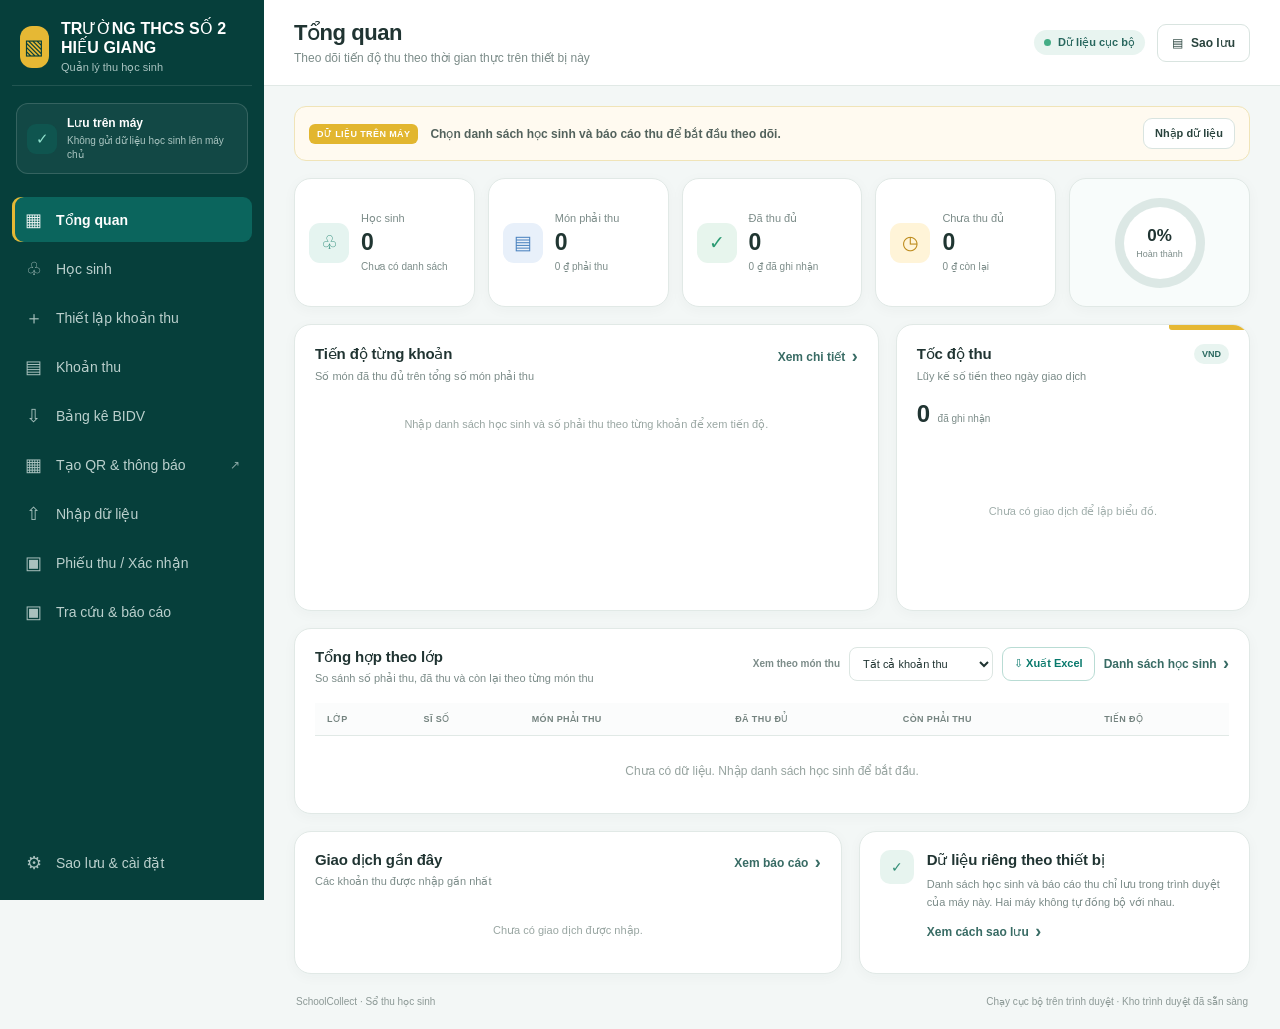
==== commit 92d3729c: "Sắp xếp lại sidebar và đưa tên trường lên đầu" ====
--- a/index.html
+++ b/index.html
@@ -7,30 +7,29 @@
   <meta name="description" content="Quản lý và đối soát từng khoản thu học sinh. Dữ liệu được lưu cục bộ trên thiết bị đang sử dụng.">
   <meta http-equiv="Content-Security-Policy" content="default-src 'self'; script-src 'self'; connect-src 'self'; object-src 'none'; base-uri 'self'; img-src 'self' data:; style-src 'self' 'unsafe-inline'; worker-src 'self'; manifest-src 'self'; form-action 'self'">
   <link rel="manifest" href="manifest.json">
-  <link rel="stylesheet" href="styles.css?v=20261008j">
+  <link rel="stylesheet" href="styles.css?v=20261009a">
   <title>Trường THCS Số 2 Hiếu Giang · Quản lý thu học sinh</title>
 </head>
 <body>
   <div class="app-shell">
     <aside class="sidebar" id="sidebar">
-      <div class="brand">
+      <div class="brand school-brand">
         <div class="brand-mark" aria-hidden="true">▧</div>
-        <div><strong>SchoolCollect</strong><small>Quản lý thu học sinh</small></div>
+        <div class="brand-copy"><strong>TRƯỜNG THCS SỐ 2 HIẾU GIANG</strong><small>Quản lý thu học sinh</small></div>
       </div>
       <div class="local-pill"><span class="shield-icon" aria-hidden="true">✓</span><div><strong>Lưu trên máy</strong><small>Không gửi dữ liệu học sinh lên máy chủ</small></div></div>
       <nav class="nav" aria-label="Điều hướng chính">
         <button class="nav-item active" data-page="dashboard"><span class="nav-icon">▦</span>Tổng quan</button>
         <button class="nav-item" data-page="students"><span class="nav-icon">♧</span>Học sinh</button>
+        <button class="nav-item" data-page="fee-setup"><span class="nav-icon">＋</span>Thiết lập khoản thu</button>
         <button class="nav-item" data-page="fees"><span class="nav-icon">▤</span>Khoản thu</button>
-        <button class="nav-item" data-page="fee-setup"><span class="nav-icon">＋</span>Thiết lập khoản thu</button>
         <button class="nav-item" data-page="bidv-export"><span class="nav-icon">⇩</span>Bảng kê BIDV</button>
-        <button class="nav-item" data-page="receipts"><span class="nav-icon">▣</span>Phiếu thu / Xác nhận</button>
         <a class="nav-item qr-external-link" href="https://anhvt777.github.io/bidvqrgen/" target="_blank" rel="noopener noreferrer" aria-label="Mở công cụ tạo QR và thông báo nộp tiền trong tab mới"><span class="nav-icon">▦</span>Tạo QR & thông báo <span class="external-link-mark" aria-hidden="true">↗</span></a>
         <button class="nav-item" data-page="imports"><span class="nav-icon">⇧</span>Nhập dữ liệu</button>
+        <button class="nav-item" data-page="receipts"><span class="nav-icon">▣</span>Phiếu thu / Xác nhận</button>
         <button class="nav-item" data-page="history"><span class="nav-icon">▣</span>Tra cứu & báo cáo</button>
       </nav>
       <div class="sidebar-bottom">
-        <div class="school-chip"><span class="school-symbol">⌂</span><div><strong>TRƯỜNG THCS SỐ 2 HIẾU GIANG</strong><small>Năm học 2026–2027</small></div></div>
         <button class="nav-item" data-page="settings"><span class="nav-icon">⚙</span>Sao lưu & cài đặt</button>
       </div>
     </aside>
@@ -155,6 +154,46 @@
         <div class="fee-detail-grid" id="feeCategoryCards"><div class="panel empty-state">Nhập danh sách học sinh và báo cáo thu để xem chi tiết.</div></div>
         <article class="panel table-panel fee-breakdown-panel"><div class="panel-header"><div><h2>Chi tiết dịch vụ khác</h2><p>Tách theo nội dung thực tế như gửi xe, nước uống và dịch vụ khác.</p></div><span class="mini-tag" id="serviceTxnCount">0 giao dịch</span></div><div class="table-wrap"><table><thead><tr><th>NỘI DUNG THU</th><th>SỐ GIAO DỊCH</th><th>SỐ HỌC SINH</th><th>SỐ TIỀN ĐÃ THU</th></tr></thead><tbody id="serviceBreakdownTable"><tr><td colspan="4" class="empty-cell">Chưa có giao dịch dịch vụ.</td></tr></tbody></table></div></article>
         <article class="panel table-panel"><div class="panel-header"><div><h2>Giao dịch theo khoản thu</h2><p>Danh sách chi tiết được nhập trên thiết bị này</p></div><div class="filter-pills"><span class="filter-pill">Tất cả <b id="allTxnCount">0</b></span><span class="filter-pill">Khớp <b id="matchedTxnCount">0</b></span><span class="filter-pill">Chưa khớp <b id="unmatchedTxnCount">0</b></span></div></div><div class="table-wrap"><table><thead><tr><th>NGÀY</th><th>MÃ GIAO DỊCH</th><th>KHOẢN THU</th><th>NỘI DUNG</th><th>MÃ HS / HỌC SINH</th><th>SỐ TIỀN</th><th>TRẠNG THÁI</th></tr></thead><tbody id="transactionsTable"><tr><td colspan="7" class="empty-cell">Chưa có báo cáo ngân hàng.</td></tr></tbody></table></div></article>
+
+        <article class="panel cash-session-card">
+          <div class="panel-header"><div><span class="eyebrow">THU NGOÀI BÁO CÁO BIDV</span><h2>Ghi nhận thu qua thủ quỹ / chuyển thẳng cho trường</h2><p>Chọn các món thực tế đã thu, kiểm tra tổng tiền và chỉ đồng bộ vào số thu chung sau khi kế toán/thủ quỹ xác nhận.</p></div><span class="category-badge service">CHỜ XÁC NHẬN</span></div>
+          <div class="cash-session-toolbar">
+            <label class="qr-field"><span>Hình thức thu</span><select id="cashSessionMethod"><option value="cashier">Thu qua thủ quỹ</option><option value="direct_school">Phụ huynh chuyển thẳng cho trường</option></select></label>
+            <label class="qr-field"><span>Lớp</span><select id="cashSessionClass"><option value="">— Chọn lớp —</option></select></label>
+            <label class="qr-field"><span>Tìm học sinh</span><input id="cashSessionSearch" type="search" placeholder="Nhập tên hoặc mã học sinh"></label>
+            <label class="qr-field"><span>Ngày thu</span><input id="cashSessionDate" type="date"></label>
+            <label class="qr-field"><span>Người xác nhận / thủ quỹ</span><input id="cashSessionCashier" maxlength="80" placeholder="Họ và tên"></label>
+          </div>
+          <div class="cash-session-stats">
+            <div><span>Học sinh đã chọn</span><strong id="cashSessionStudentCount">0</strong></div>
+            <div><span>Số món đã chọn</span><strong id="cashSessionItemCount">0</strong></div>
+            <div><span>Tổng theo sổ</span><strong id="cashSessionExpected">0 ₫</strong></div>
+            <div><span>Số tiền thực tế</span><strong id="cashSessionActualLabel">0 ₫</strong></div>
+            <div><span>Chênh lệch</span><strong id="cashSessionDifference">0 ₫</strong></div>
+          </div>
+          <div class="cash-session-table-wrap"><table class="cash-session-table"><thead id="cashSessionHead"><tr><th>STT</th><th>HỌC SINH</th><th>LỚP</th><th>Chọn lớp để bắt đầu</th></tr></thead><tbody id="cashSessionBody"><tr><td colspan="4" class="empty-cell">Chọn lớp để hiển thị danh sách các món chưa thu.</td></tr></tbody></table></div>
+          <div class="cash-session-check">
+            <label class="qr-field"><span>Số tiền thực tế cần đối chiếu</span><input id="cashSessionActual" inputmode="numeric" placeholder="Nhập tổng tiền thủ quỹ / sao kê trực tiếp"></label>
+            <div class="cash-session-status" id="cashSessionStatus">Chưa có khoản được chọn.</div>
+          </div>
+          <div class="receipt-batch-actions cash-session-actions">
+            <span>Chỉ xác nhận khi tổng thực tế khớp đúng tổng các món đã chọn và không trùng khoản đã thu.</span>
+            <button class="button button-outline" id="exportCashSession">↓ Xuất bảng kê phiên</button>
+            <button class="button button-outline" id="clearCashSession">Hủy lựa chọn</button>
+            <button class="button button-primary" id="confirmCashSession" disabled>✓ Xác nhận & đồng bộ</button>
+          </div>
+        </article>
+
+        <article class="panel cash-file-card">
+          <div class="panel-header"><div><h2>Nhập file các món đã thu thủ công</h2><p>Dùng khi kế toán có danh sách thu ngoài BIDV. File có thể chứa Mã HS/Mã theo lớp/Mã số CĐ hoặc Họ tên + Lớp, kèm Khoản thu và Số tiền.</p></div><span class="mini-tag">XLSX · CSV</span></div>
+          <div class="receipt-batch-actions">
+            <span>File chỉ đưa các dòng hợp lệ vào phiên chờ xác nhận; chưa cộng ngay vào số thu chung.</span>
+            <button class="button button-outline" id="downloadManualCollectionTemplate">↓ Tải file mẫu</button>
+            <button class="button button-primary" id="manualCollectionImportButton">⇧ Chọn file đã thu</button>
+          </div>
+          <div class="last-import" id="manualCollectionStatus">Chưa nhập file thu thủ công.</div>
+        </article>
+        <input type="file" id="manualCollectionFileInput" accept=".xlsx,.csv,.tsv,.txt" hidden>
       </section>
 
       <section class="page" id="page-qr">
@@ -331,7 +370,7 @@
   <div class="receipt-print-root" id="receiptPrintRoot" aria-hidden="true"></div>
   <script src="vendor/qrcode.min.js"></script>
   <script src="vendor/jszip.min.js"></script>
-  <script src="app.js?v=20261008j"></script>
+  <script src="app.js?v=20261009a"></script>
   <script src="insurance.js"></script>
 </body>
 </html>
--- a/styles.css
+++ b/styles.css
@@ -103,3 +103,26 @@
 @media(max-width:1100px){.ib-layout{grid-template-columns:1fr}.ib-preview-panel{max-width:800px;width:100%}.ib-preview-image{padding:8px}}
 @media(max-width:600px){.ib-controls{padding:18px}.ib-fields{grid-template-columns:1fr}.ib-preview-panel{padding:12px}.ib-preview-image{padding:0}.ib-preview-panel .panel-header{gap:10px}.ib-actions .button{width:100%}}
 .ib-actions [hidden]{display:none!important}.ib-controls select[multiple]{height:150px;padding:8px}
+
+
+.cash-session-card{padding:19px;margin-top:18px;margin-bottom:16px;border-color:#cfe5df;background:linear-gradient(180deg,#fff,#fbfffe)}
+.cash-session-toolbar{display:grid;grid-template-columns:repeat(5,minmax(0,1fr));gap:12px}
+.cash-session-stats{display:grid;grid-template-columns:repeat(5,minmax(0,1fr));gap:9px;margin-top:14px}
+.cash-session-stats>div{padding:11px 12px;border-radius:10px;background:#eef8f5;border:1px solid #d7e8e3}
+.cash-session-stats span,.cash-session-stats strong{display:block}.cash-session-stats span{font-size:9px;color:var(--muted)}.cash-session-stats strong{font-size:16px;color:#136f65;margin-top:4px}
+.cash-session-table-wrap{overflow:auto;margin-top:14px;border:1px solid var(--line);border-radius:11px;background:#fff;max-height:520px}
+.cash-session-table{min-width:900px;width:100%;border-collapse:separate;border-spacing:0}
+.cash-session-table th{position:sticky;top:0;z-index:2;background:#e9f5f2;white-space:nowrap}
+.cash-session-table th small{display:block;font-size:8px;font-weight:500;color:var(--muted);margin-top:2px}
+.cash-session-table td,.cash-session-table th{padding:9px 10px;border-bottom:1px solid #e8efed;text-align:left;font-size:10px}
+.cash-check-cell{text-align:center!important;min-width:115px}.cash-check-cell label{display:grid;justify-items:center;gap:4px;cursor:pointer}
+.cash-check-cell input{width:19px;height:19px;accent-color:#078778}.cash-check-cell span{font-size:8px;color:var(--muted)}
+.cash-paid{text-align:center!important}.cash-paid span{display:inline-block;padding:5px 7px;border-radius:999px;font-size:8px;font-weight:700}
+.cash-paid-bank span{background:#e5f1ff;color:#245a8d}.cash-paid-cash span{background:#e7f7ef;color:#21734f}
+.cash-na{text-align:center!important;color:#a2aaa8}.cash-row-total{text-align:right!important;font-weight:700;color:#176f64}
+.cash-session-check{display:grid;grid-template-columns:minmax(260px,.55fr) 1fr;gap:14px;align-items:end;margin-top:13px}
+.cash-session-status{padding:11px 13px;border-radius:10px;background:#f5f8f7;border:1px solid #dde7e4;font-size:10px;color:#60706d;min-height:18px}
+.cash-session-actions{margin-top:12px}.cash-diff-ok{color:#16734f!important}.cash-diff-bad{color:#b4433e!important}.success-text{color:#16734f}.danger-text{color:#b4433e}
+.cash-file-card{padding:19px;margin-top:16px;margin-bottom:10px}
+@media(max-width:1100px){.cash-session-toolbar{grid-template-columns:repeat(2,minmax(0,1fr))}.cash-session-stats{grid-template-columns:repeat(3,minmax(0,1fr))}}
+@media(max-width:700px){.cash-session-toolbar{grid-template-columns:1fr}.cash-session-stats{grid-template-columns:repeat(2,minmax(0,1fr))}.cash-session-check{grid-template-columns:1fr}}
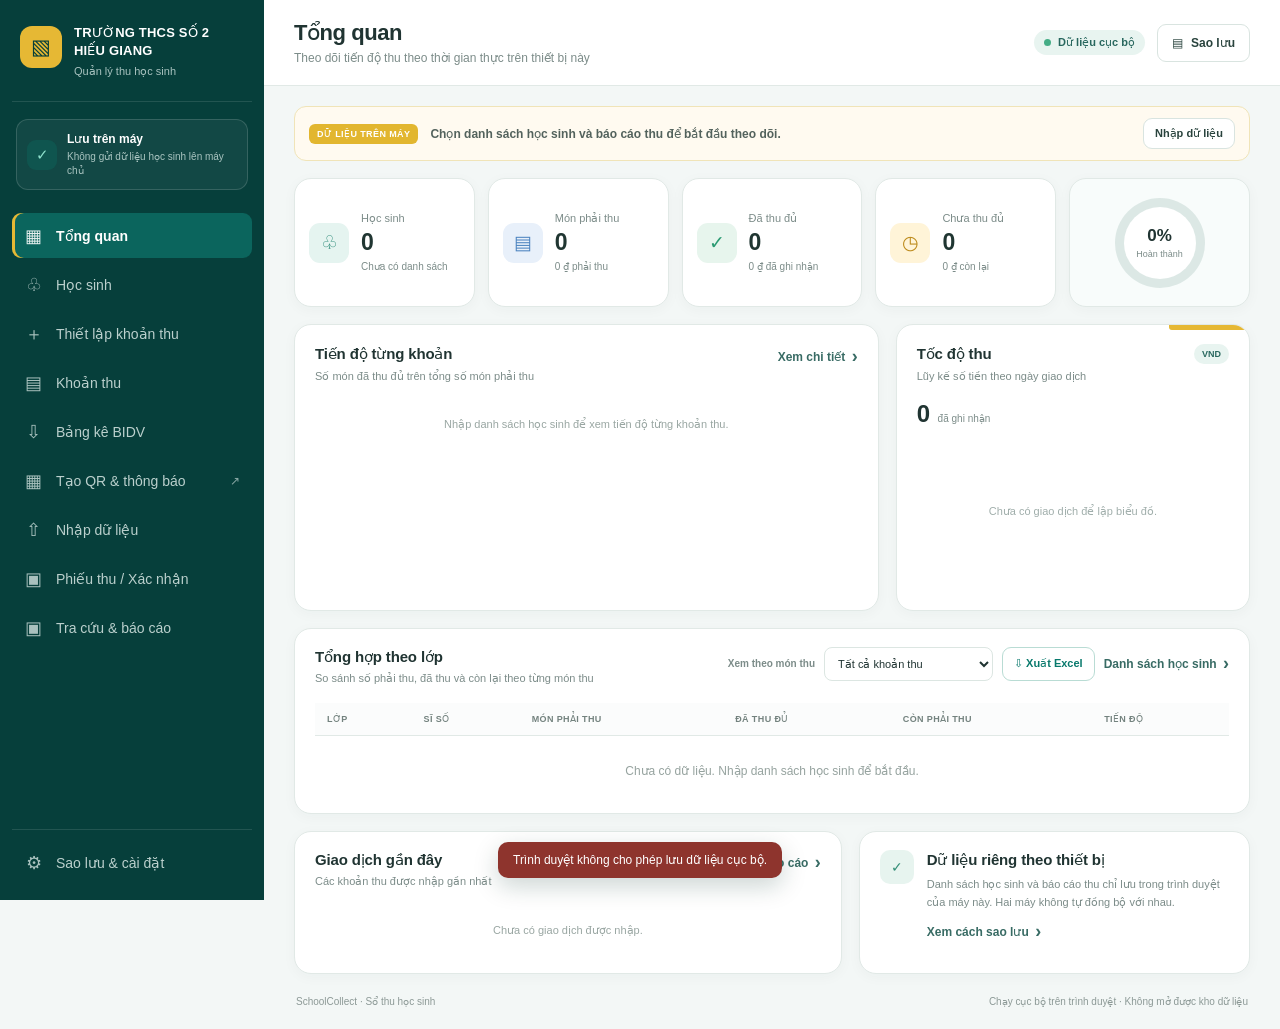
==== commit 0e1a9221: "Thống nhất mô tả AccountNumber QR với Mã khách hàng BIDV" ====
--- a/index.html
+++ b/index.html
@@ -7,7 +7,7 @@
   <meta name="description" content="Quản lý và đối soát từng khoản thu học sinh. Dữ liệu được lưu cục bộ trên thiết bị đang sử dụng.">
   <meta http-equiv="Content-Security-Policy" content="default-src 'self'; script-src 'self'; connect-src 'self'; object-src 'none'; base-uri 'self'; img-src 'self' data:; style-src 'self' 'unsafe-inline'; worker-src 'self'; manifest-src 'self'; form-action 'self'">
   <link rel="manifest" href="manifest.json">
-  <link rel="stylesheet" href="styles.css?v=20261009a">
+  <link rel="stylesheet" href="styles.css?v=20261010a">
   <title>Trường THCS Số 2 Hiếu Giang · Quản lý thu học sinh</title>
 </head>
 <body>
@@ -138,10 +138,10 @@
             <label class="qr-field"><span>Đối tượng</span><select id="qrFileTarget"><option value="all">Tất cả</option></select></label>
             <label class="qr-field"><span>Món thu</span><select id="qrFileFee"><option value="all">Tất cả món thu</option></select></label>
             <label class="qr-field"><span>Mã đầu định danh</span><input id="qrFilePrefix" maxlength="30" value="V6" placeholder="Ví dụ: V6"></label>
-            <label class="qr-field"><span>Mã học sinh dùng trong AccountNumber</span><select id="qrFileStudentCodeMode"><option value="base">Mã HS gốc ổn định (khuyến nghị)</option><option value="class">Mã HS theo lớp</option></select></label>
             <label class="qr-field"><span>Kỳ thu</span><input id="qrFilePeriod" maxlength="30" value="2026" placeholder="Ví dụ: 2026 hoặc HK1 2026"></label>
-          </div>
-          <div class="mapping-note"><span class="note-icon">i</span><div><strong>Cấu trúc file QR:</strong><p><code>AccountNumber</code> = Mã đầu định danh + Mã học sinh + ký hiệu khoản 2 ký tự. <code>AccountName</code> = Họ tên học sinh + lớp. <code>Remark</code> = AccountName + NOP + Tên khoản thu + kỳ thu. AccountNumber, AccountName và Remark được tự bỏ dấu/ký tự đặc biệt để tránh lỗi khi tạo QR.</p></div></div>
+            <label class="qr-field"><span>Cấu trúc mã QR</span><input value="Mã đầu định danh + Mã khách hàng BIDV" readonly></label>
+          </div>
+          <div class="mapping-note"><span class="note-icon">i</span><div><strong>Cấu trúc file QR:</strong><p><code>AccountNumber</code> = Mã đầu định danh + đúng Mã khách hàng BIDV của cùng học sinh/món thu (cùng tiền tố, năm 2 số, lớp, STT và ký hiệu khoản). <code>AccountName</code> = Họ tên học sinh + lớp. <code>Remark</code> = AccountName + NOP + Tên khoản thu + kỳ thu; tự loại mã BHYT/BHTT/TT/YT bị lặp.</p></div></div>
           <div class="fee-code-preview"><span>Xem trước</span><strong id="qrFileAccountPreview">—</strong><small id="qrFileRemarkPreview">Chọn dữ liệu để xem AccountNumber và Remark mẫu.</small></div>
           <label class="check-row"><input type="checkbox" id="qrFileOnlyUnpaid" checked><span>Chỉ xuất các món chưa thu</span></label>
           <div class="fee-builder-actions"><button class="button button-outline" id="qrFileValidate">Kiểm tra file QR</button><button class="button button-primary" id="qrFileExport">↓ Xuất XLSX tạo QR</button></div>
@@ -370,7 +370,7 @@
   <div class="receipt-print-root" id="receiptPrintRoot" aria-hidden="true"></div>
   <script src="vendor/qrcode.min.js"></script>
   <script src="vendor/jszip.min.js"></script>
-  <script src="app.js?v=20261009a"></script>
+  <script src="app.js?v=20261010a"></script>
   <script src="insurance.js"></script>
 </body>
 </html>
--- a/styles.css
+++ b/styles.css
@@ -126,3 +126,10 @@
 .cash-file-card{padding:19px;margin-top:16px;margin-bottom:10px}
 @media(max-width:1100px){.cash-session-toolbar{grid-template-columns:repeat(2,minmax(0,1fr))}.cash-session-stats{grid-template-columns:repeat(3,minmax(0,1fr))}}
 @media(max-width:700px){.cash-session-toolbar{grid-template-columns:1fr}.cash-session-stats{grid-template-columns:repeat(2,minmax(0,1fr))}.cash-session-check{grid-template-columns:1fr}}
+
+.school-brand{height:auto;min-height:82px;padding:4px 8px 14px;align-items:flex-start}
+.school-brand .brand-mark{margin-top:2px;flex:none}
+.school-brand .brand-copy{min-width:0}
+.school-brand .brand-copy strong{font-size:13px;line-height:1.35;letter-spacing:.2px;text-transform:uppercase}
+.school-brand .brand-copy small{font-size:11px;line-height:1.35;margin-top:5px}
+.sidebar-bottom{margin-top:auto;padding-top:10px;border-top:1px solid #ffffff1d}
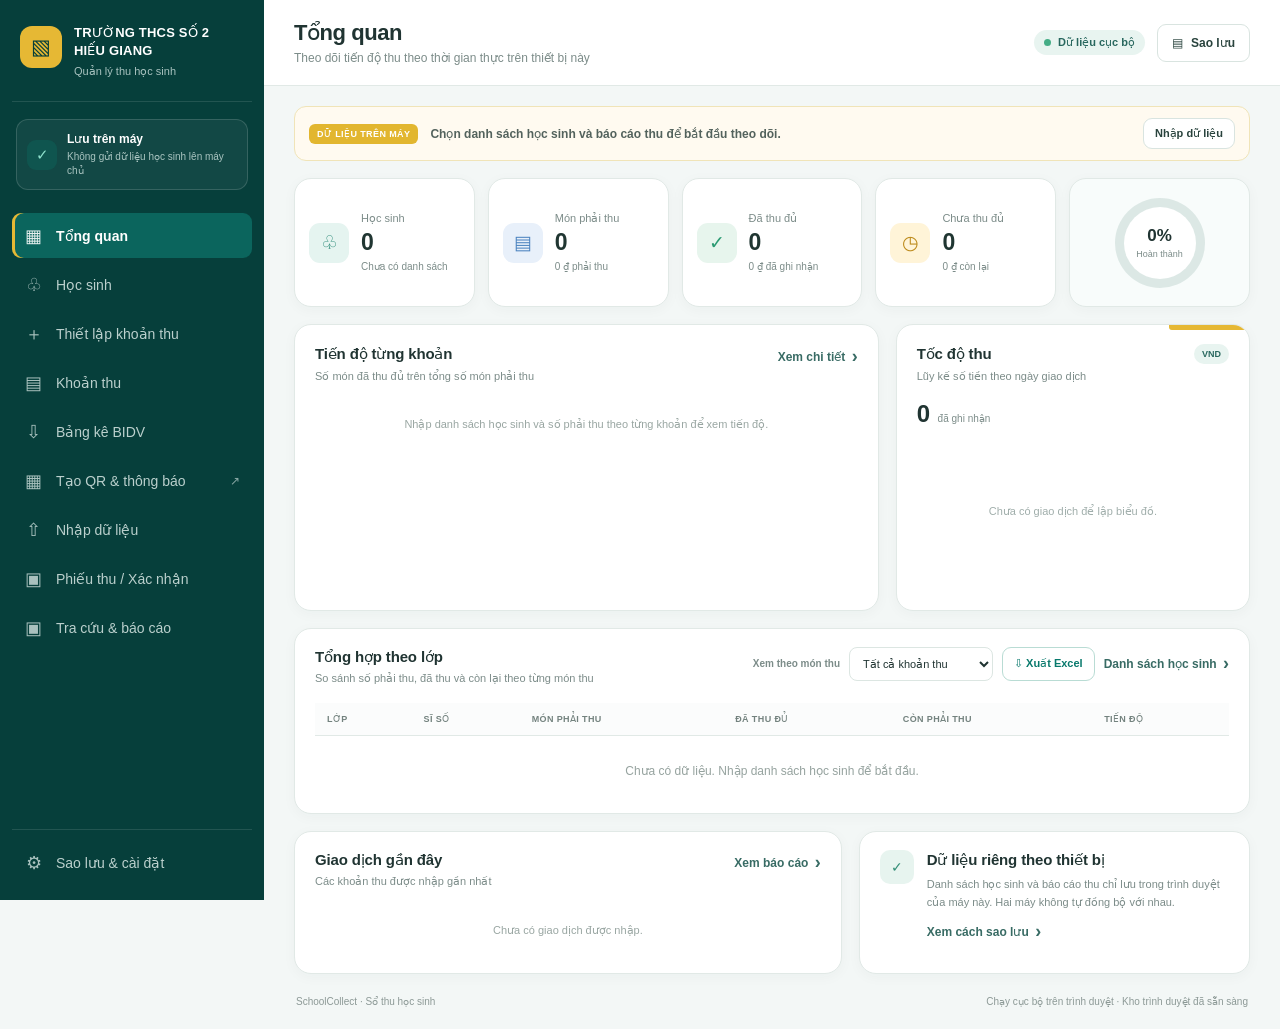
==== commit 775b90c3: "Buộc tải bản đồng bộ mã QR và Remark" ====
--- a/index.html
+++ b/index.html
@@ -7,7 +7,7 @@
   <meta name="description" content="Quản lý và đối soát từng khoản thu học sinh. Dữ liệu được lưu cục bộ trên thiết bị đang sử dụng.">
   <meta http-equiv="Content-Security-Policy" content="default-src 'self'; script-src 'self'; connect-src 'self'; object-src 'none'; base-uri 'self'; img-src 'self' data:; style-src 'self' 'unsafe-inline'; worker-src 'self'; manifest-src 'self'; form-action 'self'">
   <link rel="manifest" href="manifest.json">
-  <link rel="stylesheet" href="styles.css?v=20261010a">
+  <link rel="stylesheet" href="styles.css?v=20261010b">
   <title>Trường THCS Số 2 Hiếu Giang · Quản lý thu học sinh</title>
 </head>
 <body>
@@ -370,7 +370,7 @@
   <div class="receipt-print-root" id="receiptPrintRoot" aria-hidden="true"></div>
   <script src="vendor/qrcode.min.js"></script>
   <script src="vendor/jszip.min.js"></script>
-  <script src="app.js?v=20261010a"></script>
+  <script src="app.js?v=20261010b"></script>
   <script src="insurance.js"></script>
 </body>
 </html>
